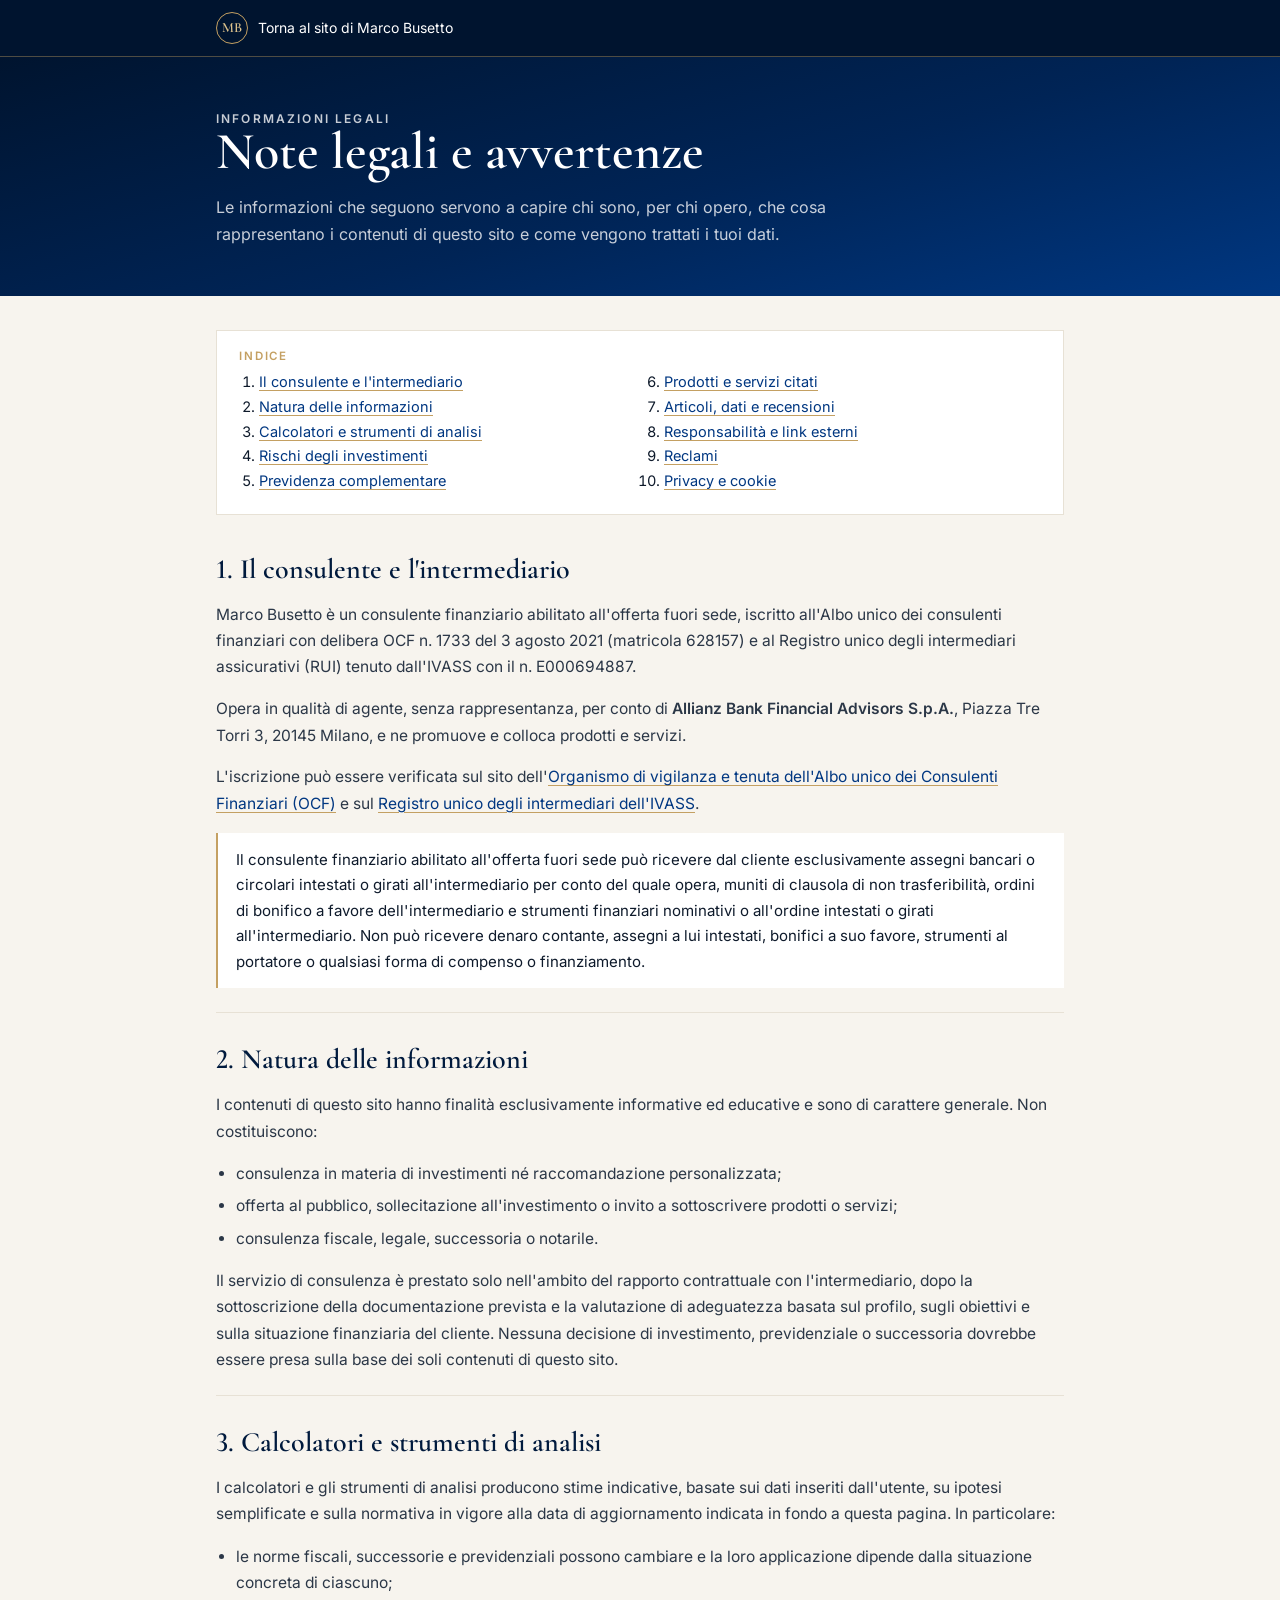
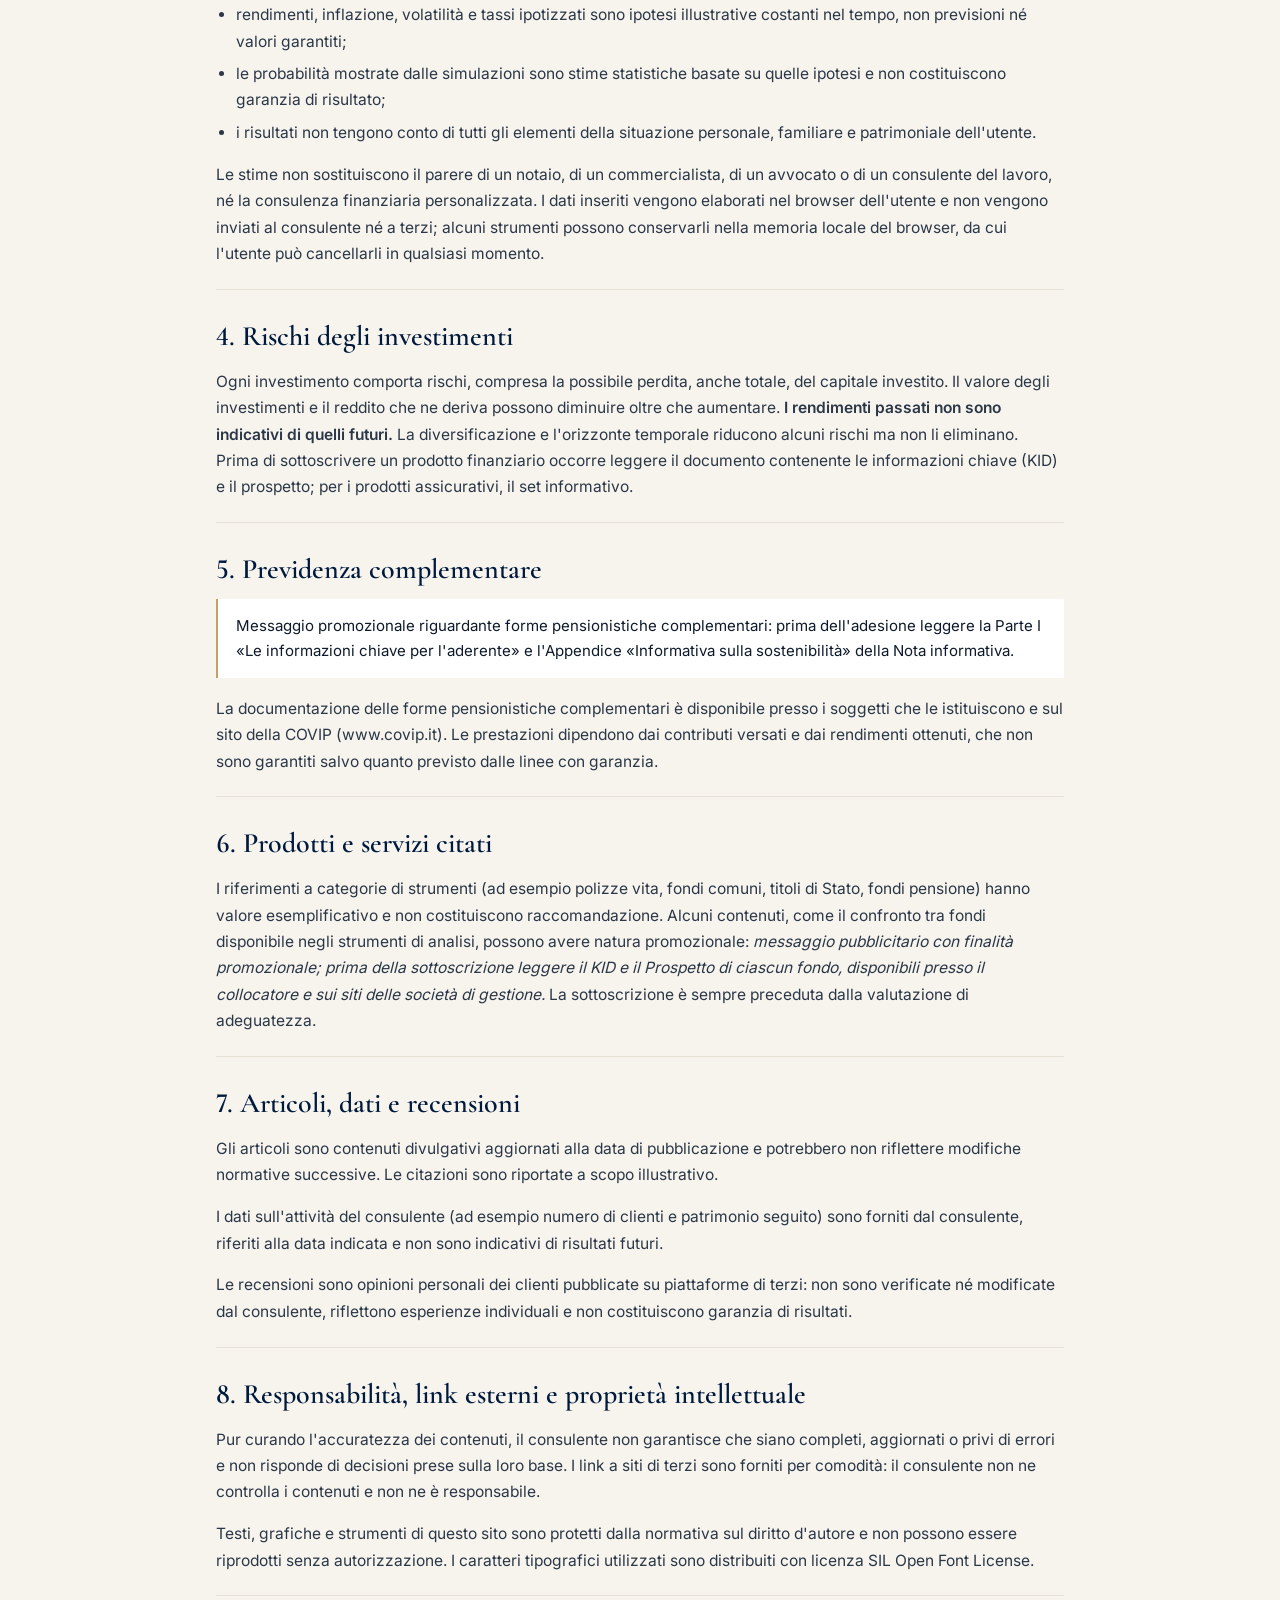
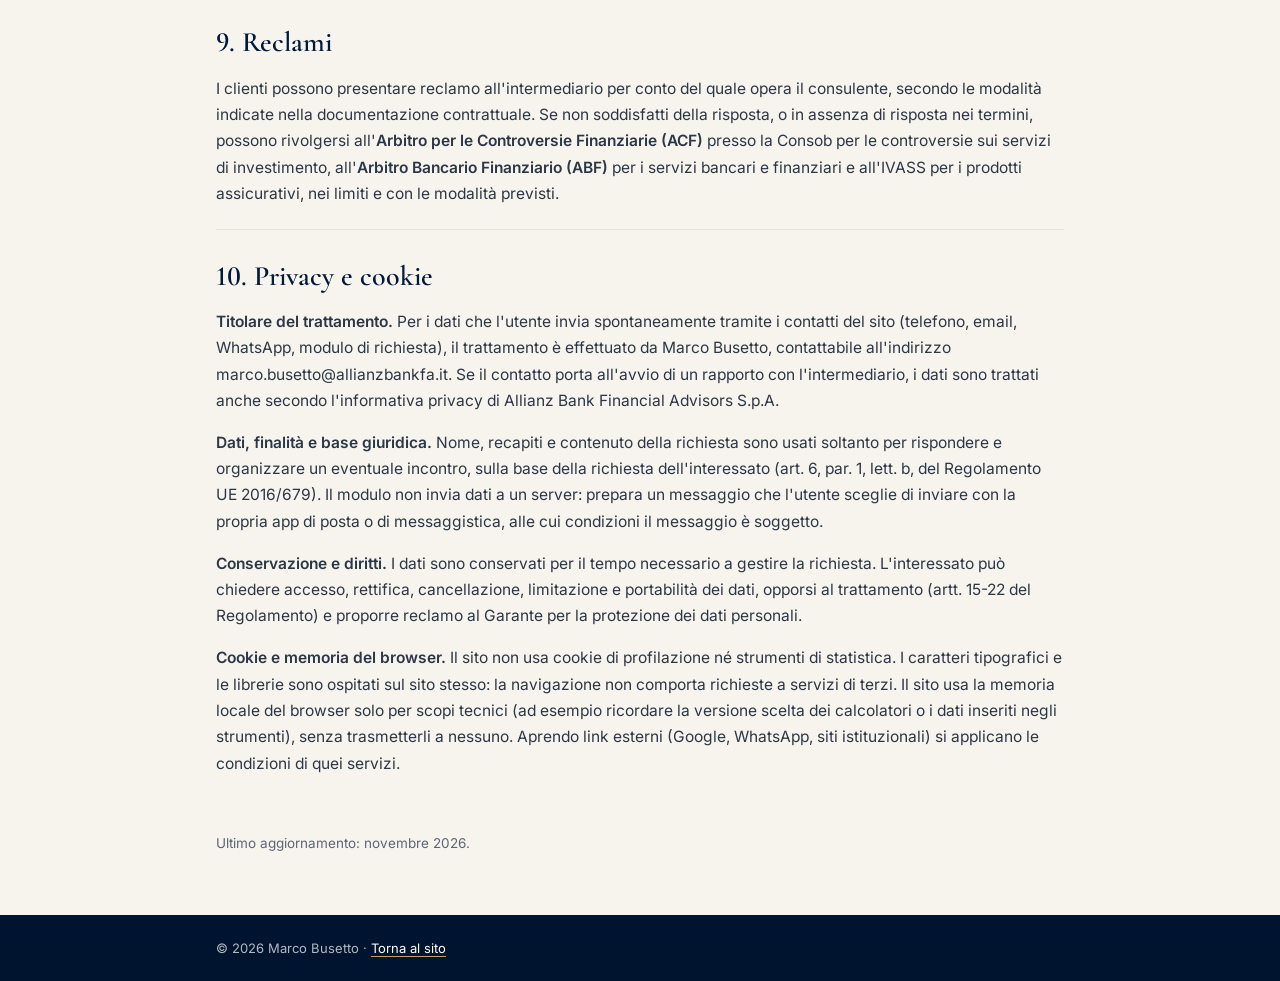
==== note-legali.html @ 6d0026d4 "Pianificazione per obiettivi, inflazione approfondita, avvertenze e note legali - Calcolatore "Obiet" ====
<!doctype html>
<html lang="it">
<head>
<meta charset="utf-8">
<meta name="viewport" content="width=device-width, initial-scale=1">
<title>Note legali e avvertenze · Marco Busetto</title>
<meta name="description" content="Note legali, avvertenze, informazioni sul consulente finanziario e informativa sulla privacy del sito di Marco Busetto.">
<meta name="theme-color" content="#001a3d">
<meta name="robots" content="noindex, follow">
<link rel="stylesheet" href="fonts/fonts.css">
<style>
:root{--navy-950:#00142f;--navy-900:#001a3d;--navy:#003781;--gold:#c4a062;--gold-2:#dcc28c;--ivory:#f7f4ee;--ink:#0e1a2b;--muted:#5b6677;--line:#e7e1d5;
  --serif:"Cormorant Garamond",Georgia,serif;--sans:Inter,system-ui,-apple-system,"Segoe UI",Roboto,sans-serif}
*{box-sizing:border-box}
html{-webkit-text-size-adjust:100%;scroll-behavior:smooth}
body{margin:0;background:var(--ivory);color:var(--ink);font:16px/1.7 var(--sans)}
a{color:var(--navy);text-decoration-color:var(--gold);text-underline-offset:3px}
.bar{background:var(--navy-950);border-bottom:1px solid rgba(196,160,98,.4)}
.bar .in{max-width:880px;margin:0 auto;padding:12px 16px;display:flex;align-items:center;gap:12px}
.bar a{color:#fff;text-decoration:none;display:inline-flex;align-items:center;gap:10px;font-size:14px}
.bar a:hover{color:var(--gold-2)}
.mono{width:32px;height:32px;border:1px solid var(--gold);border-radius:50%;display:grid;place-items:center;font:600 14px/1 var(--serif);color:var(--gold-2)}
header.top{background:linear-gradient(165deg,var(--navy-950),#002456 55%,var(--navy));color:#fff;padding:56px 0 48px}
header.top .in,main{max-width:880px;margin:0 auto;padding:0 16px}
.eyebrow{font:600 12px/1 var(--sans);letter-spacing:.18em;text-transform:uppercase;color:var(--gold-2);margin:0 0 14px}
h1{font:600 clamp(36px,6vw,52px)/1.05 var(--serif);margin:0 0 14px}
header.top p{margin:0;color:rgba(255,255,255,.78);max-width:640px}
nav.toc{margin:34px 0 8px;padding:20px 22px;background:#fff;border:1px solid var(--line)}
nav.toc p{margin:0 0 8px;font:600 11.5px/1 var(--sans);letter-spacing:.16em;text-transform:uppercase;color:var(--gold)}
nav.toc ol{margin:0;padding-left:20px;columns:2;column-gap:28px;font-size:14.5px}
@media (max-width:640px){nav.toc ol{columns:1}}
section{padding:30px 0 6px;border-bottom:1px solid var(--line)}
section:last-of-type{border-bottom:0}
h2{font:600 28px/1.2 var(--serif);color:var(--navy-900);margin:0 0 12px;scroll-margin-top:16px;font-variant-numeric:lining-nums}
section p,section li{color:#2b3747;font-size:15.5px}
section ul{padding-left:20px}
section li{margin-bottom:6px}
.box{background:#fff;border-left:2px solid var(--gold);padding:14px 18px;margin:12px 0 18px;font-size:15px}
.upd{margin:34px 0 60px;font-size:13.5px;color:var(--muted)}
footer{background:var(--navy-950);color:rgba(255,255,255,.7);font-size:13px}
footer .in{max-width:880px;margin:0 auto;padding:22px 16px}
footer a{color:#fff}
</style>
</head>
<body>
<div class="bar"><div class="in"><a href="index.html"><span class="mono">MB</span>Torna al sito di Marco Busetto</a></div></div>
<header class="top"><div class="in">
  <p class="eyebrow">Informazioni legali</p>
  <h1>Note legali e avvertenze</h1>
  <p>Le informazioni che seguono servono a capire chi sono, per chi opero, che cosa rappresentano i contenuti di questo sito e come vengono trattati i tuoi dati.</p>
</div></header>
<main>
  <nav class="toc" aria-label="Indice"><p>Indice</p><ol>
    <li><a href="#consulente">Il consulente e l'intermediario</a></li>
    <li><a href="#natura">Natura delle informazioni</a></li>
    <li><a href="#calcolatori">Calcolatori e strumenti di analisi</a></li>
    <li><a href="#rischi">Rischi degli investimenti</a></li>
    <li><a href="#previdenza">Previdenza complementare</a></li>
    <li><a href="#prodotti">Prodotti e servizi citati</a></li>
    <li><a href="#contenuti">Articoli, dati e recensioni</a></li>
    <li><a href="#responsabilita">Responsabilità e link esterni</a></li>
    <li><a href="#reclami">Reclami</a></li>
    <li><a href="#privacy">Privacy e cookie</a></li>
  </ol></nav>

  <section id="consulente">
    <h2>1. Il consulente e l'intermediario</h2>
    <p>Marco Busetto è un consulente finanziario abilitato all'offerta fuori sede, iscritto all'Albo unico dei consulenti finanziari con delibera OCF n. 1733 del 3 agosto 2021 (matricola 628157) e al Registro unico degli intermediari assicurativi (RUI) tenuto dall'IVASS con il n. E000694887.</p>
    <p>Opera in qualità di agente, senza rappresentanza, per conto di <strong>Allianz Bank Financial Advisors S.p.A.</strong>, Piazza Tre Torri 3, 20145 Milano, e ne promuove e colloca prodotti e servizi.</p>
    <p>L'iscrizione può essere verificata sul sito dell'<a href="https://www.organismocf.it/portal/web/portale-ocf/ricerca-nelle-sezioni-dell-albo" target="_blank" rel="noopener">Organismo di vigilanza e tenuta dell'Albo unico dei Consulenti Finanziari (OCF)</a> e sul <a href="https://ruipubblico.ivass.it/rui-pubblica/ng/#/home" target="_blank" rel="noopener">Registro unico degli intermediari dell'IVASS</a>.</p>
    <div class="box">Il consulente finanziario abilitato all'offerta fuori sede può ricevere dal cliente esclusivamente assegni bancari o circolari intestati o girati all'intermediario per conto del quale opera, muniti di clausola di non trasferibilità, ordini di bonifico a favore dell'intermediario e strumenti finanziari nominativi o all'ordine intestati o girati all'intermediario. Non può ricevere denaro contante, assegni a lui intestati, bonifici a suo favore, strumenti al portatore o qualsiasi forma di compenso o finanziamento.</div>
  </section>

  <section id="natura">
    <h2>2. Natura delle informazioni</h2>
    <p>I contenuti di questo sito hanno finalità esclusivamente informative ed educative e sono di carattere generale. Non costituiscono:</p>
    <ul>
      <li>consulenza in materia di investimenti né raccomandazione personalizzata;</li>
      <li>offerta al pubblico, sollecitazione all'investimento o invito a sottoscrivere prodotti o servizi;</li>
      <li>consulenza fiscale, legale, successoria o notarile.</li>
    </ul>
    <p>Il servizio di consulenza è prestato solo nell'ambito del rapporto contrattuale con l'intermediario, dopo la sottoscrizione della documentazione prevista e la valutazione di adeguatezza basata sul profilo, sugli obiettivi e sulla situazione finanziaria del cliente. Nessuna decisione di investimento, previdenziale o successoria dovrebbe essere presa sulla base dei soli contenuti di questo sito.</p>
  </section>

  <section id="calcolatori">
    <h2>3. Calcolatori e strumenti di analisi</h2>
    <p>I calcolatori e gli strumenti di analisi producono stime indicative, basate sui dati inseriti dall'utente, su ipotesi semplificate e sulla normativa in vigore alla data di aggiornamento indicata in fondo a questa pagina. In particolare:</p>
    <ul>
      <li>le norme fiscali, successorie e previdenziali possono cambiare e la loro applicazione dipende dalla situazione concreta di ciascuno;</li>
      <li>rendimenti, inflazione, volatilità e tassi ipotizzati sono ipotesi illustrative costanti nel tempo, non previsioni né valori garantiti;</li>
      <li>le probabilità mostrate dalle simulazioni sono stime statistiche basate su quelle ipotesi e non costituiscono garanzia di risultato;</li>
      <li>i risultati non tengono conto di tutti gli elementi della situazione personale, familiare e patrimoniale dell'utente.</li>
    </ul>
    <p>Le stime non sostituiscono il parere di un notaio, di un commercialista, di un avvocato o di un consulente del lavoro, né la consulenza finanziaria personalizzata. I dati inseriti vengono elaborati nel browser dell'utente e non vengono inviati al consulente né a terzi; alcuni strumenti possono conservarli nella memoria locale del browser, da cui l'utente può cancellarli in qualsiasi momento.</p>
  </section>

  <section id="rischi">
    <h2>4. Rischi degli investimenti</h2>
    <p>Ogni investimento comporta rischi, compresa la possibile perdita, anche totale, del capitale investito. Il valore degli investimenti e il reddito che ne deriva possono diminuire oltre che aumentare. <strong>I rendimenti passati non sono indicativi di quelli futuri.</strong> La diversificazione e l'orizzonte temporale riducono alcuni rischi ma non li eliminano. Prima di sottoscrivere un prodotto finanziario occorre leggere il documento contenente le informazioni chiave (KID) e il prospetto; per i prodotti assicurativi, il set informativo.</p>
  </section>

  <section id="previdenza">
    <h2>5. Previdenza complementare</h2>
    <div class="box">Messaggio promozionale riguardante forme pensionistiche complementari: prima dell'adesione leggere la Parte I «Le informazioni chiave per l'aderente» e l'Appendice «Informativa sulla sostenibilità» della Nota informativa.</div>
    <p>La documentazione delle forme pensionistiche complementari è disponibile presso i soggetti che le istituiscono e sul sito della COVIP (www.covip.it). Le prestazioni dipendono dai contributi versati e dai rendimenti ottenuti, che non sono garantiti salvo quanto previsto dalle linee con garanzia.</p>
  </section>

  <section id="prodotti">
    <h2>6. Prodotti e servizi citati</h2>
    <p>I riferimenti a categorie di strumenti (ad esempio polizze vita, fondi comuni, titoli di Stato, fondi pensione) hanno valore esemplificativo e non costituiscono raccomandazione. Alcuni contenuti, come il confronto tra fondi disponibile negli strumenti di analisi, possono avere natura promozionale: <em>messaggio pubblicitario con finalità promozionale; prima della sottoscrizione leggere il KID e il Prospetto di ciascun fondo, disponibili presso il collocatore e sui siti delle società di gestione.</em> La sottoscrizione è sempre preceduta dalla valutazione di adeguatezza.</p>
  </section>

  <section id="contenuti">
    <h2>7. Articoli, dati e recensioni</h2>
    <p>Gli articoli sono contenuti divulgativi aggiornati alla data di pubblicazione e potrebbero non riflettere modifiche normative successive. Le citazioni sono riportate a scopo illustrativo.</p>
    <p>I dati sull'attività del consulente (ad esempio numero di clienti e patrimonio seguito) sono forniti dal consulente, riferiti alla data indicata e non sono indicativi di risultati futuri.</p>
    <p>Le recensioni sono opinioni personali dei clienti pubblicate su piattaforme di terzi: non sono verificate né modificate dal consulente, riflettono esperienze individuali e non costituiscono garanzia di risultati.</p>
  </section>

  <section id="responsabilita">
    <h2>8. Responsabilità, link esterni e proprietà intellettuale</h2>
    <p>Pur curando l'accuratezza dei contenuti, il consulente non garantisce che siano completi, aggiornati o privi di errori e non risponde di decisioni prese sulla loro base. I link a siti di terzi sono forniti per comodità: il consulente non ne controlla i contenuti e non ne è responsabile.</p>
    <p>Testi, grafiche e strumenti di questo sito sono protetti dalla normativa sul diritto d'autore e non possono essere riprodotti senza autorizzazione. I caratteri tipografici utilizzati sono distribuiti con licenza SIL Open Font License.</p>
  </section>

  <section id="reclami">
    <h2>9. Reclami</h2>
    <p>I clienti possono presentare reclamo all'intermediario per conto del quale opera il consulente, secondo le modalità indicate nella documentazione contrattuale. Se non soddisfatti della risposta, o in assenza di risposta nei termini, possono rivolgersi all'<strong>Arbitro per le Controversie Finanziarie (ACF)</strong> presso la Consob per le controversie sui servizi di investimento, all'<strong>Arbitro Bancario Finanziario (ABF)</strong> per i servizi bancari e finanziari e all'IVASS per i prodotti assicurativi, nei limiti e con le modalità previsti.</p>
  </section>

  <section id="privacy">
    <h2>10. Privacy e cookie</h2>
    <p><strong>Titolare del trattamento.</strong> Per i dati che l'utente invia spontaneamente tramite i contatti del sito (telefono, email, WhatsApp, modulo di richiesta), il trattamento è effettuato da Marco Busetto, contattabile all'indirizzo marco.busetto@allianzbankfa.it. Se il contatto porta all'avvio di un rapporto con l'intermediario, i dati sono trattati anche secondo l'informativa privacy di Allianz Bank Financial Advisors S.p.A.</p>
    <p><strong>Dati, finalità e base giuridica.</strong> Nome, recapiti e contenuto della richiesta sono usati soltanto per rispondere e organizzare un eventuale incontro, sulla base della richiesta dell'interessato (art. 6, par. 1, lett. b, del Regolamento UE 2016/679). Il modulo non invia dati a un server: prepara un messaggio che l'utente sceglie di inviare con la propria app di posta o di messaggistica, alle cui condizioni il messaggio è soggetto.</p>
    <p><strong>Conservazione e diritti.</strong> I dati sono conservati per il tempo necessario a gestire la richiesta. L'interessato può chiedere accesso, rettifica, cancellazione, limitazione e portabilità dei dati, opporsi al trattamento (artt. 15-22 del Regolamento) e proporre reclamo al Garante per la protezione dei dati personali.</p>
    <p><strong>Cookie e memoria del browser.</strong> Il sito non usa cookie di profilazione né strumenti di statistica. I caratteri tipografici e le librerie sono ospitati sul sito stesso: la navigazione non comporta richieste a servizi di terzi. Il sito usa la memoria locale del browser solo per scopi tecnici (ad esempio ricordare la versione scelta dei calcolatori o i dati inseriti negli strumenti), senza trasmetterli a nessuno. Aprendo link esterni (Google, WhatsApp, siti istituzionali) si applicano le condizioni di quei servizi.</p>
  </section>

  <p class="upd">Ultimo aggiornamento: novembre 2026.</p>
</main>
<footer><div class="in">© 2026 Marco Busetto · <a href="index.html">Torna al sito</a></div></footer>
</body>
</html>
---- fonts/fonts.css ----
/* Caratteri ospitati sul sito (nessuna richiesta ai server di Google). Licenza SIL Open Font License 1.1: vedi i file OFL-*.txt */
/* inter-latin-ext-400-normal */
@font-face {
  font-family: 'Inter';
  font-style: normal;
  font-display: swap;
  font-weight: 400;
  src: url(./inter-latin-ext-400-normal.woff2) format('woff2');
  unicode-range: U+0100-02BA,U+02BD-02C5,U+02C7-02CC,U+02CE-02D7,U+02DD-02FF,U+0304,U+0308,U+0329,U+1D00-1DBF,U+1E00-1E9F,U+1EF2-1EFF,U+2020,U+20A0-20AB,U+20AD-20C0,U+2113,U+2C60-2C7F,U+A720-A7FF;
}
/* inter-latin-400-normal */
@font-face {
  font-family: 'Inter';
  font-style: normal;
  font-display: swap;
  font-weight: 400;
  src: url(./inter-latin-400-normal.woff2) format('woff2');
  unicode-range: U+0000-00FF,U+0131,U+0152-0153,U+02BB-02BC,U+02C6,U+02DA,U+02DC,U+0304,U+0308,U+0329,U+2000-206F,U+20AC,U+2122,U+2191,U+2193,U+2212,U+2215,U+FEFF,U+FFFD;
}
/* inter-latin-ext-500-normal */
@font-face {
  font-family: 'Inter';
  font-style: normal;
  font-display: swap;
  font-weight: 500;
  src: url(./inter-latin-ext-500-normal.woff2) format('woff2');
  unicode-range: U+0100-02BA,U+02BD-02C5,U+02C7-02CC,U+02CE-02D7,U+02DD-02FF,U+0304,U+0308,U+0329,U+1D00-1DBF,U+1E00-1E9F,U+1EF2-1EFF,U+2020,U+20A0-20AB,U+20AD-20C0,U+2113,U+2C60-2C7F,U+A720-A7FF;
}
/* inter-latin-500-normal */
@font-face {
  font-family: 'Inter';
  font-style: normal;
  font-display: swap;
  font-weight: 500;
  src: url(./inter-latin-500-normal.woff2) format('woff2');
  unicode-range: U+0000-00FF,U+0131,U+0152-0153,U+02BB-02BC,U+02C6,U+02DA,U+02DC,U+0304,U+0308,U+0329,U+2000-206F,U+20AC,U+2122,U+2191,U+2193,U+2212,U+2215,U+FEFF,U+FFFD;
}
/* inter-latin-ext-600-normal */
@font-face {
  font-family: 'Inter';
  font-style: normal;
  font-display: swap;
  font-weight: 600;
  src: url(./inter-latin-ext-600-normal.woff2) format('woff2');
  unicode-range: U+0100-02BA,U+02BD-02C5,U+02C7-02CC,U+02CE-02D7,U+02DD-02FF,U+0304,U+0308,U+0329,U+1D00-1DBF,U+1E00-1E9F,U+1EF2-1EFF,U+2020,U+20A0-20AB,U+20AD-20C0,U+2113,U+2C60-2C7F,U+A720-A7FF;
}
/* inter-latin-600-normal */
@font-face {
  font-family: 'Inter';
  font-style: normal;
  font-display: swap;
  font-weight: 600;
  src: url(./inter-latin-600-normal.woff2) format('woff2');
  unicode-range: U+0000-00FF,U+0131,U+0152-0153,U+02BB-02BC,U+02C6,U+02DA,U+02DC,U+0304,U+0308,U+0329,U+2000-206F,U+20AC,U+2122,U+2191,U+2193,U+2212,U+2215,U+FEFF,U+FFFD;
}
/* cormorant-garamond-latin-ext-500-normal */
@font-face {
  font-family: 'Cormorant Garamond';
  font-style: normal;
  font-display: swap;
  font-weight: 500;
  src: url(./cormorant-garamond-latin-ext-500-normal.woff2) format('woff2');
  unicode-range: U+0100-02BA,U+02BD-02C5,U+02C7-02CC,U+02CE-02D7,U+02DD-02FF,U+0304,U+0308,U+0329,U+1D00-1DBF,U+1E00-1E9F,U+1EF2-1EFF,U+2020,U+20A0-20AB,U+20AD-20C0,U+2113,U+2C60-2C7F,U+A720-A7FF;
}
/* cormorant-garamond-latin-500-normal */
@font-face {
  font-family: 'Cormorant Garamond';
  font-style: normal;
  font-display: swap;
  font-weight: 500;
  src: url(./cormorant-garamond-latin-500-normal.woff2) format('woff2');
  unicode-range: U+0000-00FF,U+0131,U+0152-0153,U+02BB-02BC,U+02C6,U+02DA,U+02DC,U+0304,U+0308,U+0329,U+2000-206F,U+20AC,U+2122,U+2191,U+2193,U+2212,U+2215,U+FEFF,U+FFFD;
}
/* cormorant-garamond-latin-ext-600-normal */
@font-face {
  font-family: 'Cormorant Garamond';
  font-style: normal;
  font-display: swap;
  font-weight: 600;
  src: url(./cormorant-garamond-latin-ext-600-normal.woff2) format('woff2');
  unicode-range: U+0100-02BA,U+02BD-02C5,U+02C7-02CC,U+02CE-02D7,U+02DD-02FF,U+0304,U+0308,U+0329,U+1D00-1DBF,U+1E00-1E9F,U+1EF2-1EFF,U+2020,U+20A0-20AB,U+20AD-20C0,U+2113,U+2C60-2C7F,U+A720-A7FF;
}
/* cormorant-garamond-latin-600-normal */
@font-face {
  font-family: 'Cormorant Garamond';
  font-style: normal;
  font-display: swap;
  font-weight: 600;
  src: url(./cormorant-garamond-latin-600-normal.woff2) format('woff2');
  unicode-range: U+0000-00FF,U+0131,U+0152-0153,U+02BB-02BC,U+02C6,U+02DA,U+02DC,U+0304,U+0308,U+0329,U+2000-206F,U+20AC,U+2122,U+2191,U+2193,U+2212,U+2215,U+FEFF,U+FFFD;
}
/* cormorant-garamond-latin-ext-700-normal */
@font-face {
  font-family: 'Cormorant Garamond';
  font-style: normal;
  font-display: swap;
  font-weight: 700;
  src: url(./cormorant-garamond-latin-ext-700-normal.woff2) format('woff2');
  unicode-range: U+0100-02BA,U+02BD-02C5,U+02C7-02CC,U+02CE-02D7,U+02DD-02FF,U+0304,U+0308,U+0329,U+1D00-1DBF,U+1E00-1E9F,U+1EF2-1EFF,U+2020,U+20A0-20AB,U+20AD-20C0,U+2113,U+2C60-2C7F,U+A720-A7FF;
}
/* cormorant-garamond-latin-700-normal */
@font-face {
  font-family: 'Cormorant Garamond';
  font-style: normal;
  font-display: swap;
  font-weight: 700;
  src: url(./cormorant-garamond-latin-700-normal.woff2) format('woff2');
  unicode-range: U+0000-00FF,U+0131,U+0152-0153,U+02BB-02BC,U+02C6,U+02DA,U+02DC,U+0304,U+0308,U+0329,U+2000-206F,U+20AC,U+2122,U+2191,U+2193,U+2212,U+2215,U+FEFF,U+FFFD;
}
/* cormorant-garamond-latin-ext-500-italic */
@font-face {
  font-family: 'Cormorant Garamond';
  font-style: italic;
  font-display: swap;
  font-weight: 500;
  src: url(./cormorant-garamond-latin-ext-500-italic.woff2) format('woff2');
  unicode-range: U+0100-02BA,U+02BD-02C5,U+02C7-02CC,U+02CE-02D7,U+02DD-02FF,U+0304,U+0308,U+0329,U+1D00-1DBF,U+1E00-1E9F,U+1EF2-1EFF,U+2020,U+20A0-20AB,U+20AD-20C0,U+2113,U+2C60-2C7F,U+A720-A7FF;
}
/* cormorant-garamond-latin-500-italic */
@font-face {
  font-family: 'Cormorant Garamond';
  font-style: italic;
  font-display: swap;
  font-weight: 500;
  src: url(./cormorant-garamond-latin-500-italic.woff2) format('woff2');
  unicode-range: U+0000-00FF,U+0131,U+0152-0153,U+02BB-02BC,U+02C6,U+02DA,U+02DC,U+0304,U+0308,U+0329,U+2000-206F,U+20AC,U+2122,U+2191,U+2193,U+2212,U+2215,U+FEFF,U+FFFD;
}
/* cormorant-garamond-latin-ext-600-italic */
@font-face {
  font-family: 'Cormorant Garamond';
  font-style: italic;
  font-display: swap;
  font-weight: 600;
  src: url(./cormorant-garamond-latin-ext-600-italic.woff2) format('woff2');
  unicode-range: U+0100-02BA,U+02BD-02C5,U+02C7-02CC,U+02CE-02D7,U+02DD-02FF,U+0304,U+0308,U+0329,U+1D00-1DBF,U+1E00-1E9F,U+1EF2-1EFF,U+2020,U+20A0-20AB,U+20AD-20C0,U+2113,U+2C60-2C7F,U+A720-A7FF;
}
/* cormorant-garamond-latin-600-italic */
@font-face {
  font-family: 'Cormorant Garamond';
  font-style: italic;
  font-display: swap;
  font-weight: 600;
  src: url(./cormorant-garamond-latin-600-italic.woff2) format('woff2');
  unicode-range: U+0000-00FF,U+0131,U+0152-0153,U+02BB-02BC,U+02C6,U+02DA,U+02DC,U+0304,U+0308,U+0329,U+2000-206F,U+20AC,U+2122,U+2191,U+2193,U+2212,U+2215,U+FEFF,U+FFFD;
}
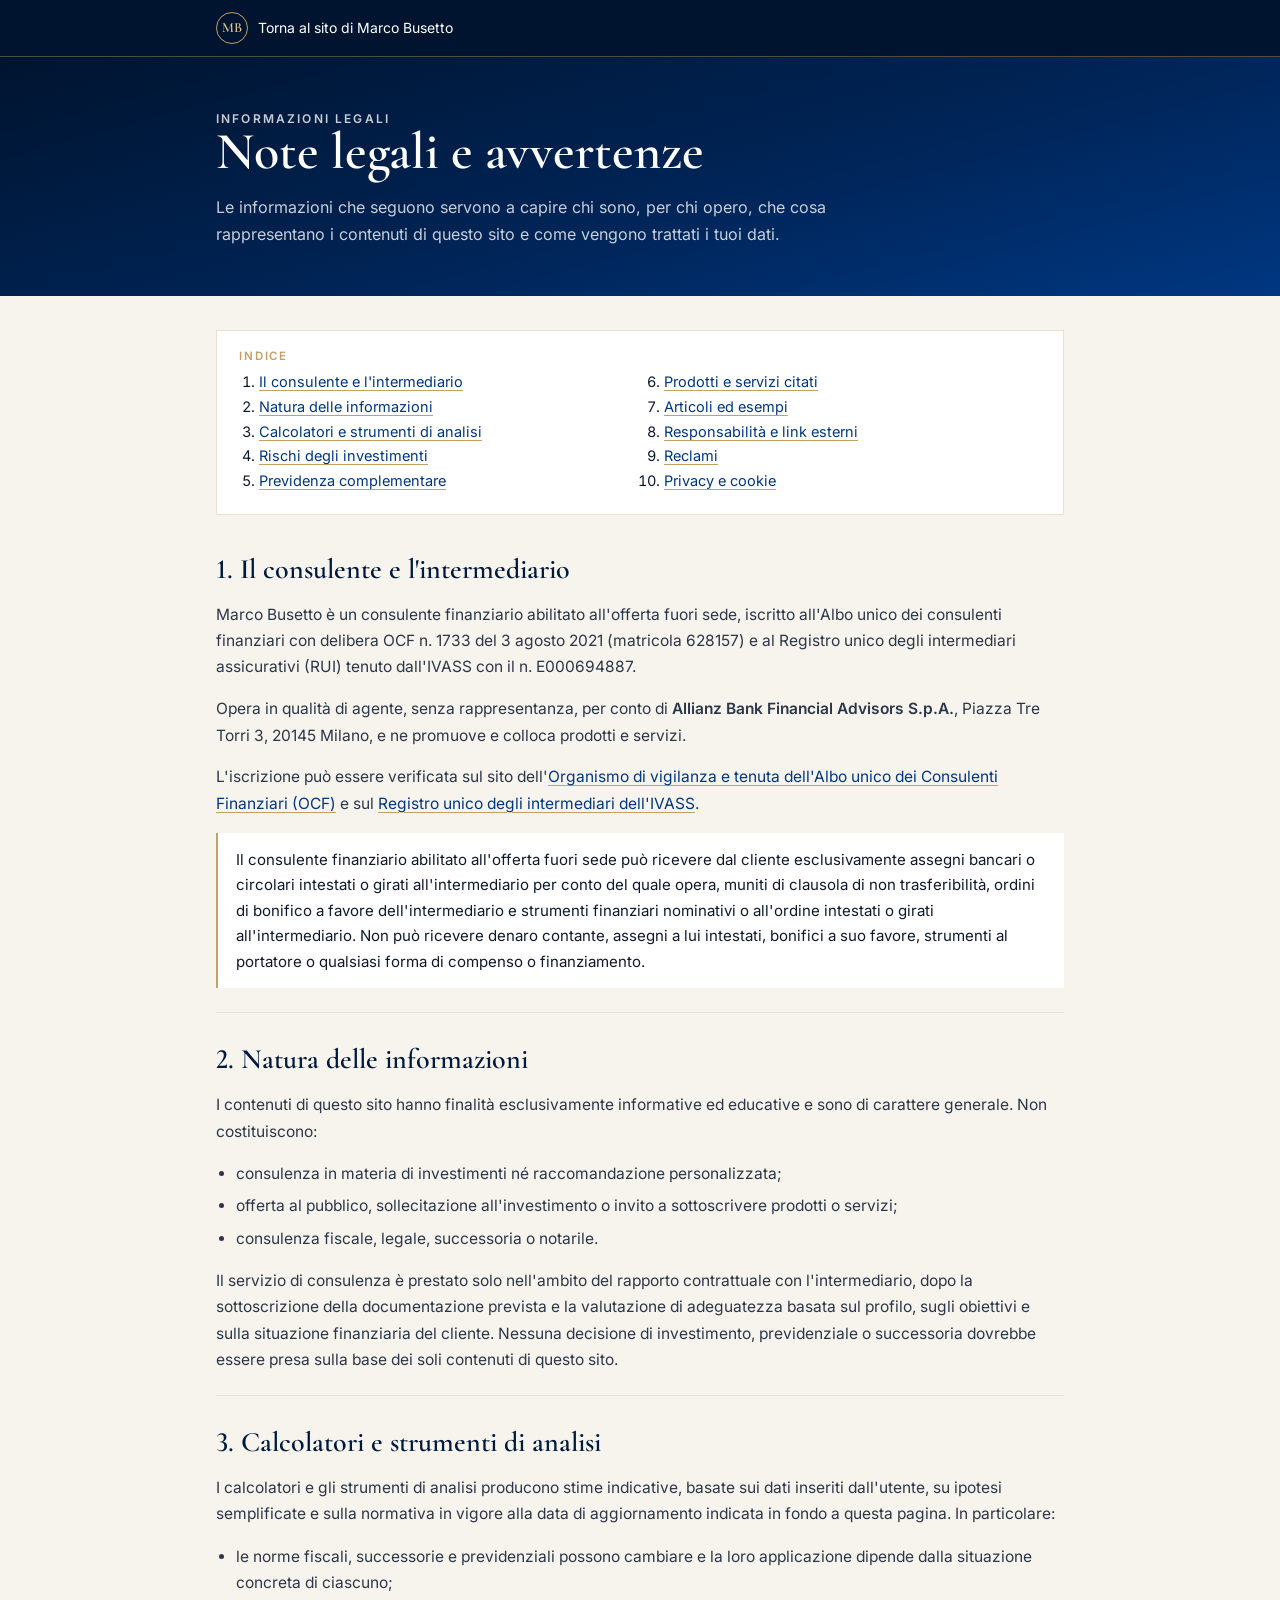
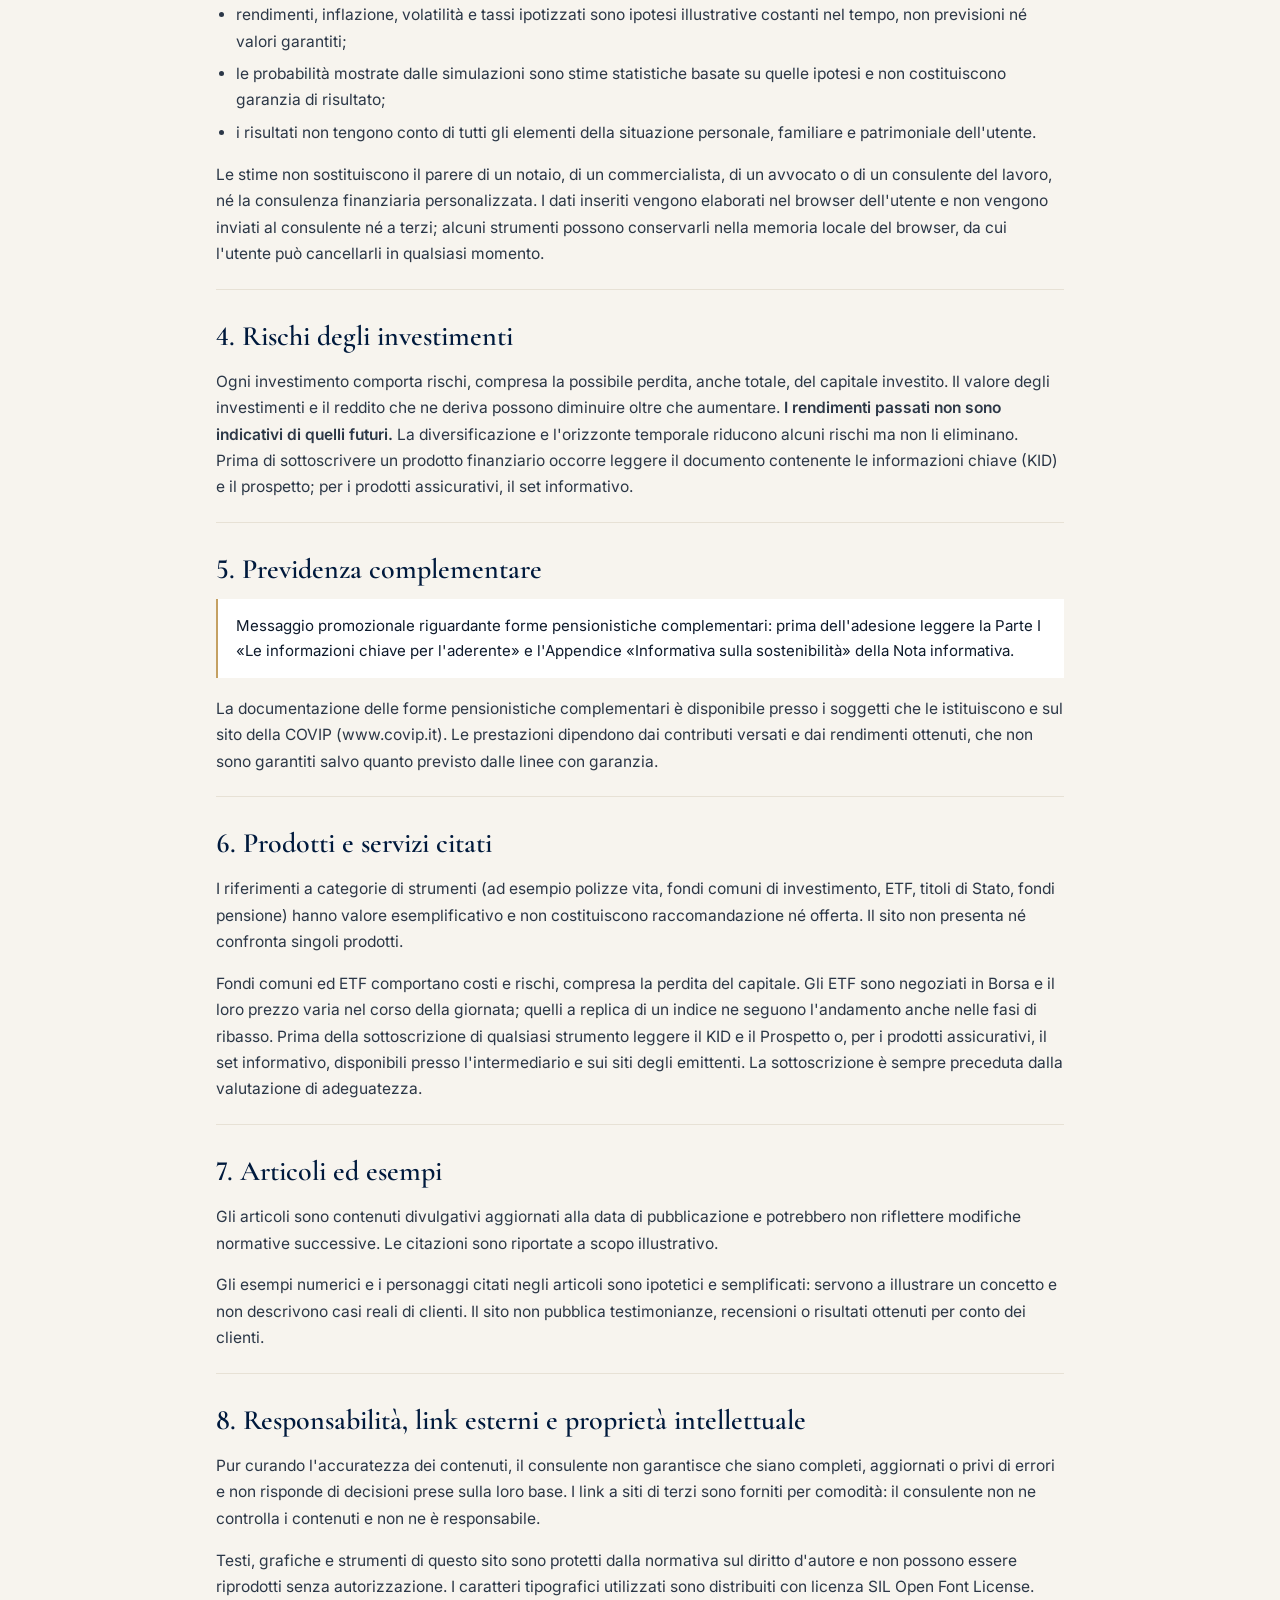
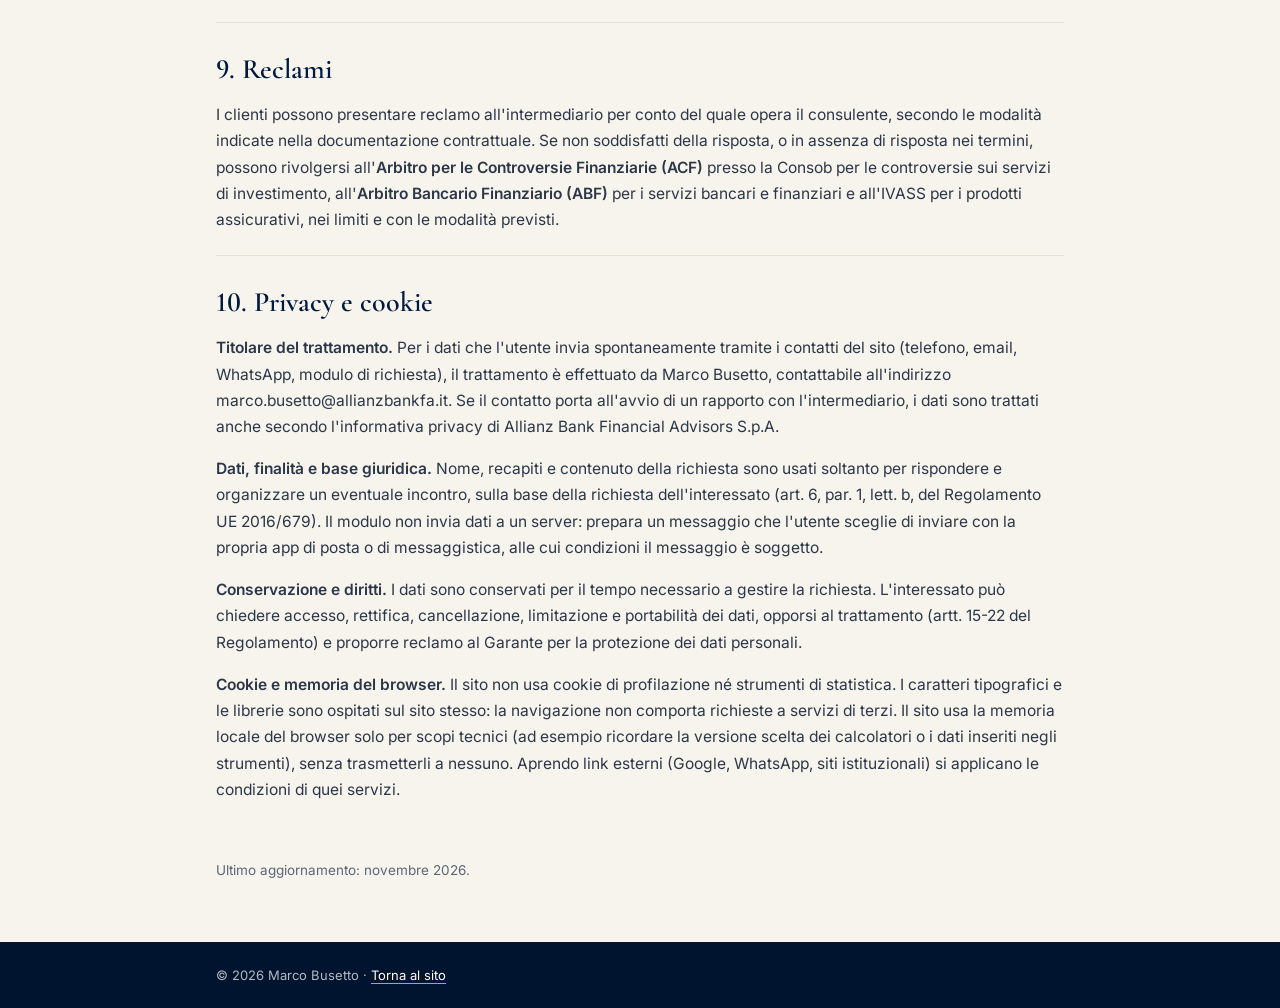
==== commit 5a168b25: "Riduce i rischi di compliance, aggiunge gli ETF e ricontrolla i calcoli - Rimuove recensioni, rating" ====
--- a/note-legali.html
+++ b/note-legali.html
@@ -57,7 +57,7 @@
     <li><a href="#rischi">Rischi degli investimenti</a></li>
     <li><a href="#previdenza">Previdenza complementare</a></li>
     <li><a href="#prodotti">Prodotti e servizi citati</a></li>
-    <li><a href="#contenuti">Articoli, dati e recensioni</a></li>
+    <li><a href="#contenuti">Articoli ed esempi</a></li>
     <li><a href="#responsabilita">Responsabilità e link esterni</a></li>
     <li><a href="#reclami">Reclami</a></li>
     <li><a href="#privacy">Privacy e cookie</a></li>
@@ -107,14 +107,14 @@
 
   <section id="prodotti">
     <h2>6. Prodotti e servizi citati</h2>
-    <p>I riferimenti a categorie di strumenti (ad esempio polizze vita, fondi comuni, titoli di Stato, fondi pensione) hanno valore esemplificativo e non costituiscono raccomandazione. Alcuni contenuti, come il confronto tra fondi disponibile negli strumenti di analisi, possono avere natura promozionale: <em>messaggio pubblicitario con finalità promozionale; prima della sottoscrizione leggere il KID e il Prospetto di ciascun fondo, disponibili presso il collocatore e sui siti delle società di gestione.</em> La sottoscrizione è sempre preceduta dalla valutazione di adeguatezza.</p>
+    <p>I riferimenti a categorie di strumenti (ad esempio polizze vita, fondi comuni di investimento, ETF, titoli di Stato, fondi pensione) hanno valore esemplificativo e non costituiscono raccomandazione né offerta. Il sito non presenta né confronta singoli prodotti.</p>
+    <p>Fondi comuni ed ETF comportano costi e rischi, compresa la perdita del capitale. Gli ETF sono negoziati in Borsa e il loro prezzo varia nel corso della giornata; quelli a replica di un indice ne seguono l'andamento anche nelle fasi di ribasso. Prima della sottoscrizione di qualsiasi strumento leggere il KID e il Prospetto o, per i prodotti assicurativi, il set informativo, disponibili presso l'intermediario e sui siti degli emittenti. La sottoscrizione è sempre preceduta dalla valutazione di adeguatezza.</p>
   </section>
 
   <section id="contenuti">
-    <h2>7. Articoli, dati e recensioni</h2>
+    <h2>7. Articoli ed esempi</h2>
     <p>Gli articoli sono contenuti divulgativi aggiornati alla data di pubblicazione e potrebbero non riflettere modifiche normative successive. Le citazioni sono riportate a scopo illustrativo.</p>
-    <p>I dati sull'attività del consulente (ad esempio numero di clienti e patrimonio seguito) sono forniti dal consulente, riferiti alla data indicata e non sono indicativi di risultati futuri.</p>
-    <p>Le recensioni sono opinioni personali dei clienti pubblicate su piattaforme di terzi: non sono verificate né modificate dal consulente, riflettono esperienze individuali e non costituiscono garanzia di risultati.</p>
+    <p>Gli esempi numerici e i personaggi citati negli articoli sono ipotetici e semplificati: servono a illustrare un concetto e non descrivono casi reali di clienti. Il sito non pubblica testimonianze, recensioni o risultati ottenuti per conto dei clienti.</p>
   </section>
 
   <section id="responsabilita">
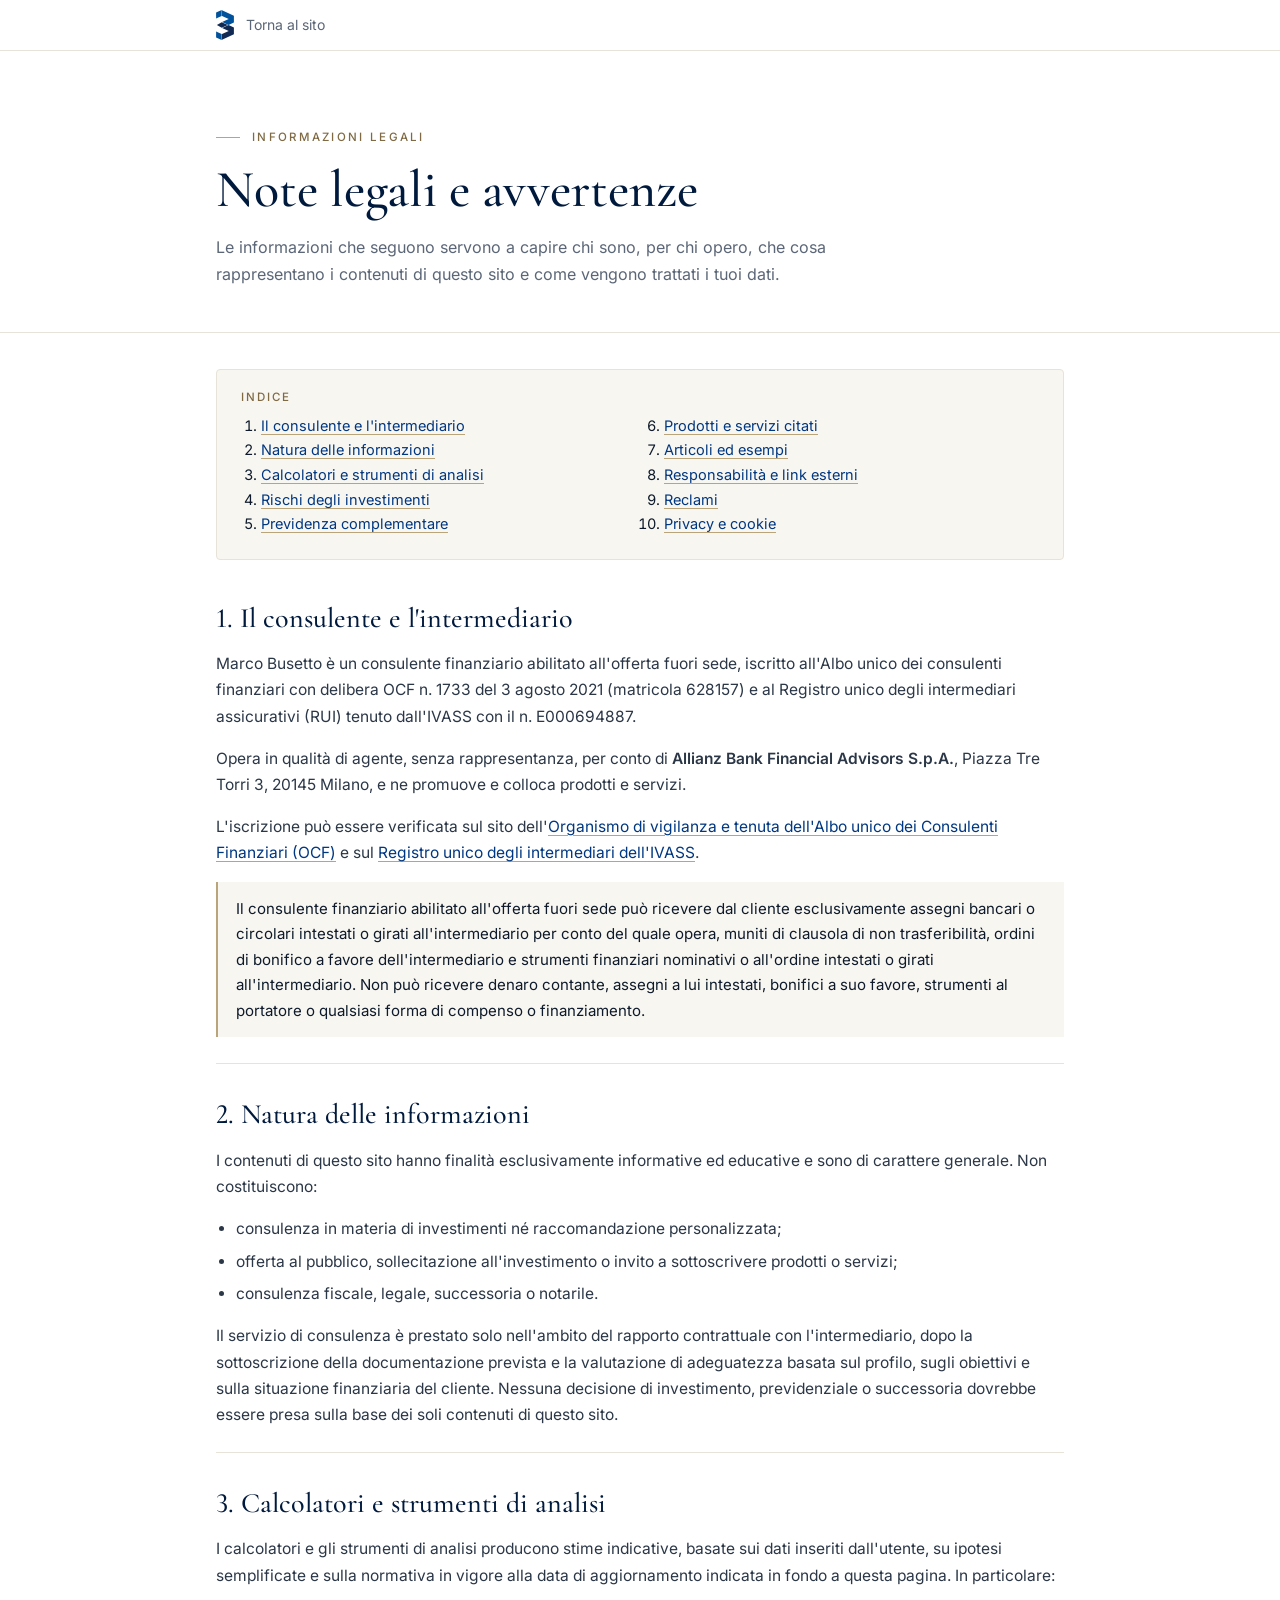
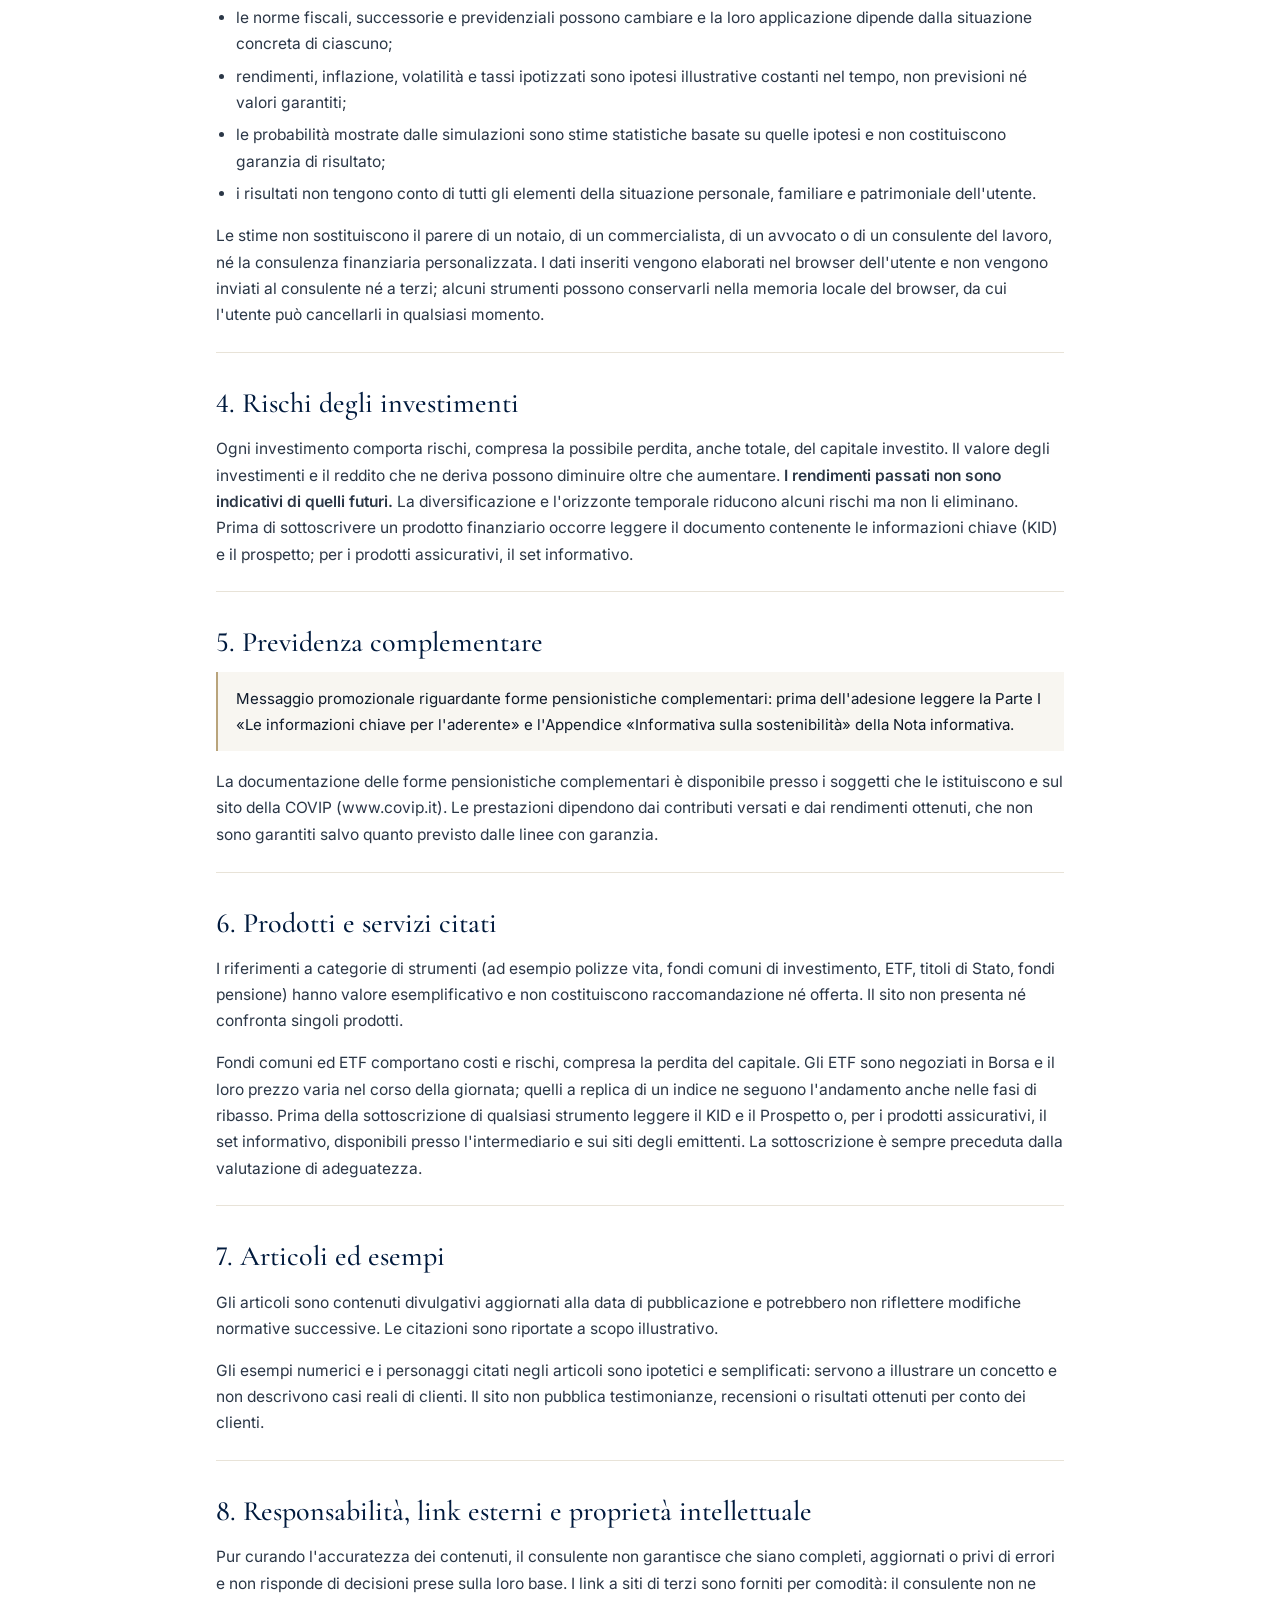
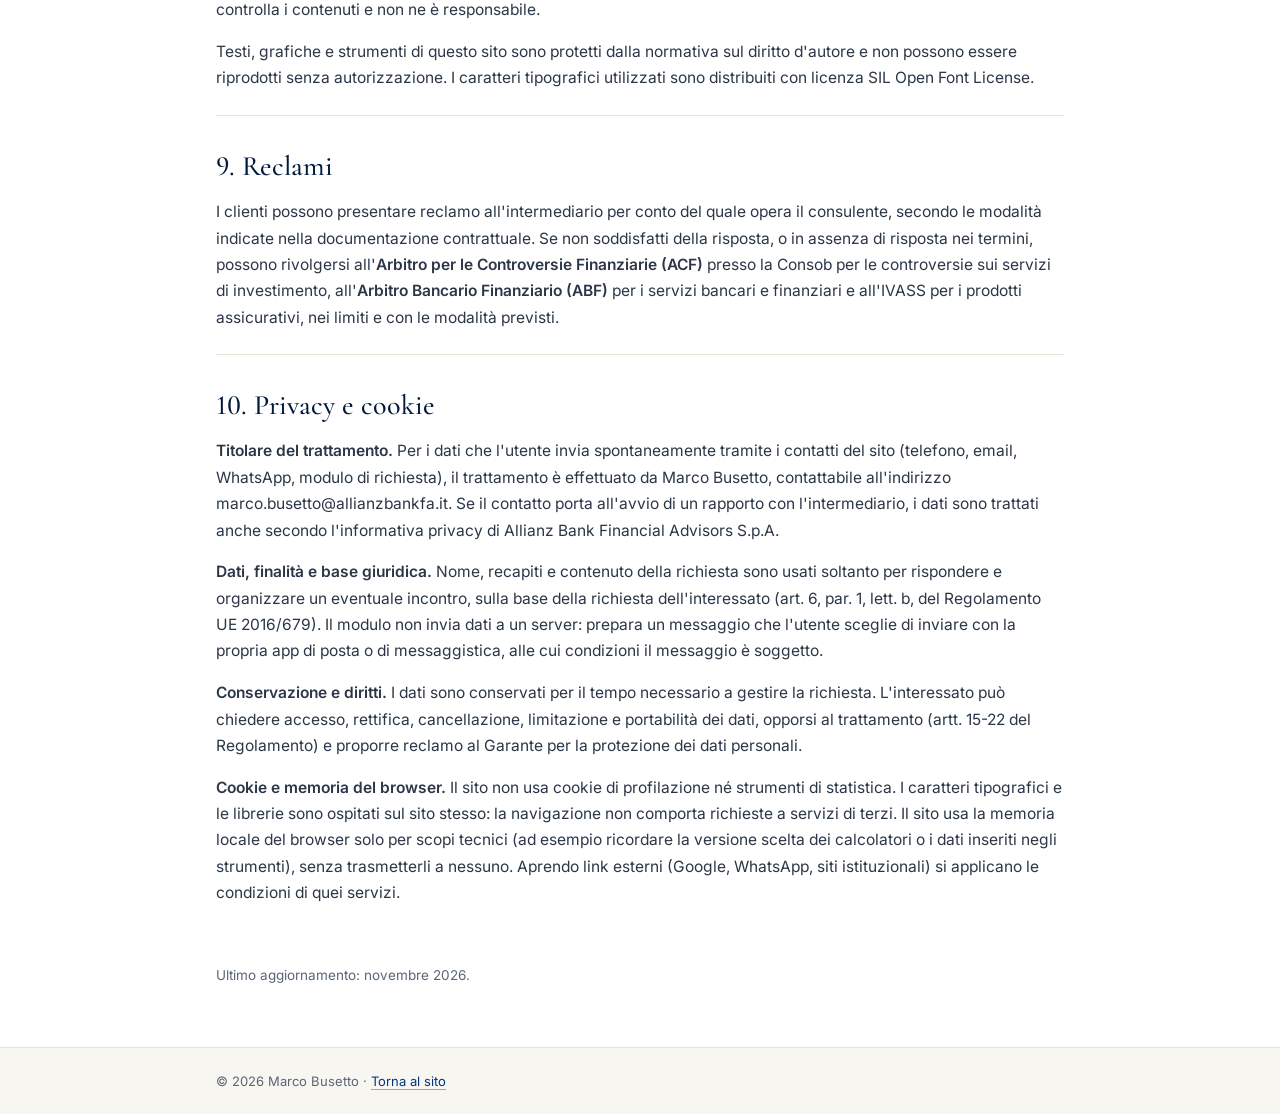
==== commit 629201ab: "Porta le nuove sezioni, il tema e gli ornamenti sul nuovo design Il sito adotta la veste ristilizzat" ====
--- a/note-legali.html
+++ b/note-legali.html
@@ -5,45 +5,57 @@
 <meta name="viewport" content="width=device-width, initial-scale=1">
 <title>Note legali e avvertenze · Marco Busetto</title>
 <meta name="description" content="Note legali, avvertenze, informazioni sul consulente finanziario e informativa sulla privacy del sito di Marco Busetto.">
-<meta name="theme-color" content="#001a3d">
+<meta name="theme-color" content="#ffffff">
+<link rel="icon" type="image/svg+xml" href="img/logo-b.svg">
 <meta name="robots" content="noindex, follow">
+<script>(function(){var t=null;try{t=localStorage.getItem("mb-tema")}catch(e){}
+if(t!=="chiaro"&&t!=="scuro"){t=window.matchMedia&&matchMedia("(prefers-color-scheme: dark)").matches?"scuro":"chiaro"}
+if(t==="scuro"){document.documentElement.setAttribute("data-theme","dark");
+var m=document.querySelector('meta[name=theme-color]');if(m)m.content="#04122a"}})();</script>
 <link rel="stylesheet" href="fonts/fonts.css">
 <style>
-:root{--navy-950:#00142f;--navy-900:#001a3d;--navy:#003781;--gold:#c4a062;--gold-2:#dcc28c;--ivory:#f7f4ee;--ink:#0e1a2b;--muted:#5b6677;--line:#e7e1d5;
-  --serif:"Cormorant Garamond",Georgia,serif;--sans:Inter,system-ui,-apple-system,"Segoe UI",Roboto,sans-serif}
+:root{--navy-950:#00142f;--navy-900:#001a3d;--navy:#003781;--gold:#b9a47c;--gold-deep:#a08756;--gold-ink:#7f6a43;--ivory:#f8f6f1;--ink:#0e1a2b;--muted:#5b6677;--line:#e8e3d8;
+  --serif:"Cormorant Garamond",Georgia,serif;--sans:Inter,system-ui,-apple-system,"Segoe UI",Roboto,sans-serif;
+  --paper:#ffffff;--head:#001a3d;--navy-l:#003781;--body:#2b3747}
+:root[data-theme="dark"]{--ivory:#07152b;--paper:#0c1c35;--ink:#e9eff7;--body:#c7d3e3;--muted:#93a4ba;
+  --line:rgba(255,255,255,.14);--head:#f1f5fb;--navy-l:#9ec5ff;--gold-ink:#d8c9a8;--gold-deep:#d4c3a0;color-scheme:dark}
+:root[data-theme="dark"] .bar img{filter:brightness(0) invert(1) opacity(.92)}
 *{box-sizing:border-box}
 html{-webkit-text-size-adjust:100%;scroll-behavior:smooth}
-body{margin:0;background:var(--ivory);color:var(--ink);font:16px/1.7 var(--sans)}
-a{color:var(--navy);text-decoration-color:var(--gold);text-underline-offset:3px}
-.bar{background:var(--navy-950);border-bottom:1px solid rgba(196,160,98,.4)}
-.bar .in{max-width:880px;margin:0 auto;padding:12px 16px;display:flex;align-items:center;gap:12px}
-.bar a{color:#fff;text-decoration:none;display:inline-flex;align-items:center;gap:10px;font-size:14px}
-.bar a:hover{color:var(--gold-2)}
-.mono{width:32px;height:32px;border:1px solid var(--gold);border-radius:50%;display:grid;place-items:center;font:600 14px/1 var(--serif);color:var(--gold-2)}
-header.top{background:linear-gradient(165deg,var(--navy-950),#002456 55%,var(--navy));color:#fff;padding:56px 0 48px}
+body{margin:0;background:var(--paper);color:var(--ink);font:16px/1.7 var(--sans)}
+a{color:var(--navy-l);text-decoration-color:var(--gold);text-underline-offset:3px}
+a:focus-visible{outline:2px solid var(--gold-deep);outline-offset:3px}
+.bar{background:var(--paper);border-bottom:1px solid var(--line)}
+.bar .in{max-width:880px;margin:0 auto;padding:10px 16px;display:flex;align-items:center;gap:12px}
+.bar a{color:var(--muted);text-decoration:none;display:inline-flex;align-items:center;gap:12px;font-size:14px}
+.bar a:hover{color:var(--head)}
+.bar img{display:block;height:30px;width:auto}
+header.top{background:var(--paper);color:var(--head);padding:68px 0 44px;border-bottom:1px solid var(--line)}
 header.top .in,main{max-width:880px;margin:0 auto;padding:0 16px}
-.eyebrow{font:600 12px/1 var(--sans);letter-spacing:.18em;text-transform:uppercase;color:var(--gold-2);margin:0 0 14px}
-h1{font:600 clamp(36px,6vw,52px)/1.05 var(--serif);margin:0 0 14px}
-header.top p{margin:0;color:rgba(255,255,255,.78);max-width:640px}
-nav.toc{margin:34px 0 8px;padding:20px 22px;background:#fff;border:1px solid var(--line)}
-nav.toc p{margin:0 0 8px;font:600 11.5px/1 var(--sans);letter-spacing:.16em;text-transform:uppercase;color:var(--gold)}
+.eyebrow{display:inline-flex;align-items:center;gap:12px;font:500 11.5px/1 var(--sans);letter-spacing:.2em;text-transform:uppercase;color:var(--gold-ink);margin:0 0 20px}
+.eyebrow::before{content:"";width:24px;height:1px;background:var(--gold)}
+h1{font:500 clamp(36px,6vw,52px)/1.05 var(--serif);margin:0 0 16px;color:var(--head)}
+header.top p{margin:0;color:var(--muted);max-width:640px}
+header.top .eyebrow{margin:0 0 20px;color:var(--gold-ink)}
+nav.toc{margin:36px 0 8px;padding:22px 24px;background:var(--ivory);border:1px solid var(--line);border-radius:4px}
+nav.toc p{margin:0 0 10px;font:500 11.5px/1 var(--sans);letter-spacing:.18em;text-transform:uppercase;color:var(--gold-ink)}
 nav.toc ol{margin:0;padding-left:20px;columns:2;column-gap:28px;font-size:14.5px}
 @media (max-width:640px){nav.toc ol{columns:1}}
-section{padding:30px 0 6px;border-bottom:1px solid var(--line)}
+section{padding:34px 0 8px;border-bottom:1px solid var(--line)}
 section:last-of-type{border-bottom:0}
-h2{font:600 28px/1.2 var(--serif);color:var(--navy-900);margin:0 0 12px;scroll-margin-top:16px;font-variant-numeric:lining-nums}
-section p,section li{color:#2b3747;font-size:15.5px}
+h2{font:500 28px/1.2 var(--serif);color:var(--head);margin:0 0 12px;scroll-margin-top:16px;font-variant-numeric:lining-nums}
+section p,section li{color:var(--body);font-size:15.5px}
 section ul{padding-left:20px}
 section li{margin-bottom:6px}
-.box{background:#fff;border-left:2px solid var(--gold);padding:14px 18px;margin:12px 0 18px;font-size:15px}
+.box{background:var(--ivory);border-left:2px solid var(--gold);padding:14px 18px;margin:12px 0 18px;font-size:15px}
 .upd{margin:34px 0 60px;font-size:13.5px;color:var(--muted)}
-footer{background:var(--navy-950);color:rgba(255,255,255,.7);font-size:13px}
+footer{background:var(--ivory);color:var(--muted);font-size:13px;border-top:1px solid var(--line)}
 footer .in{max-width:880px;margin:0 auto;padding:22px 16px}
-footer a{color:#fff}
+footer a{color:var(--navy-l)}
 </style>
 </head>
 <body>
-<div class="bar"><div class="in"><a href="index.html"><span class="mono">MB</span>Torna al sito di Marco Busetto</a></div></div>
+<div class="bar"><div class="in"><a href="index.html" aria-label="Torna al sito di Marco Busetto"><img src="img/logo-b.svg" alt="" width="18" height="30"><span>Torna al sito</span></a></div></div>
 <header class="top"><div class="in">
   <p class="eyebrow">Informazioni legali</p>
   <h1>Note legali e avvertenze</h1>
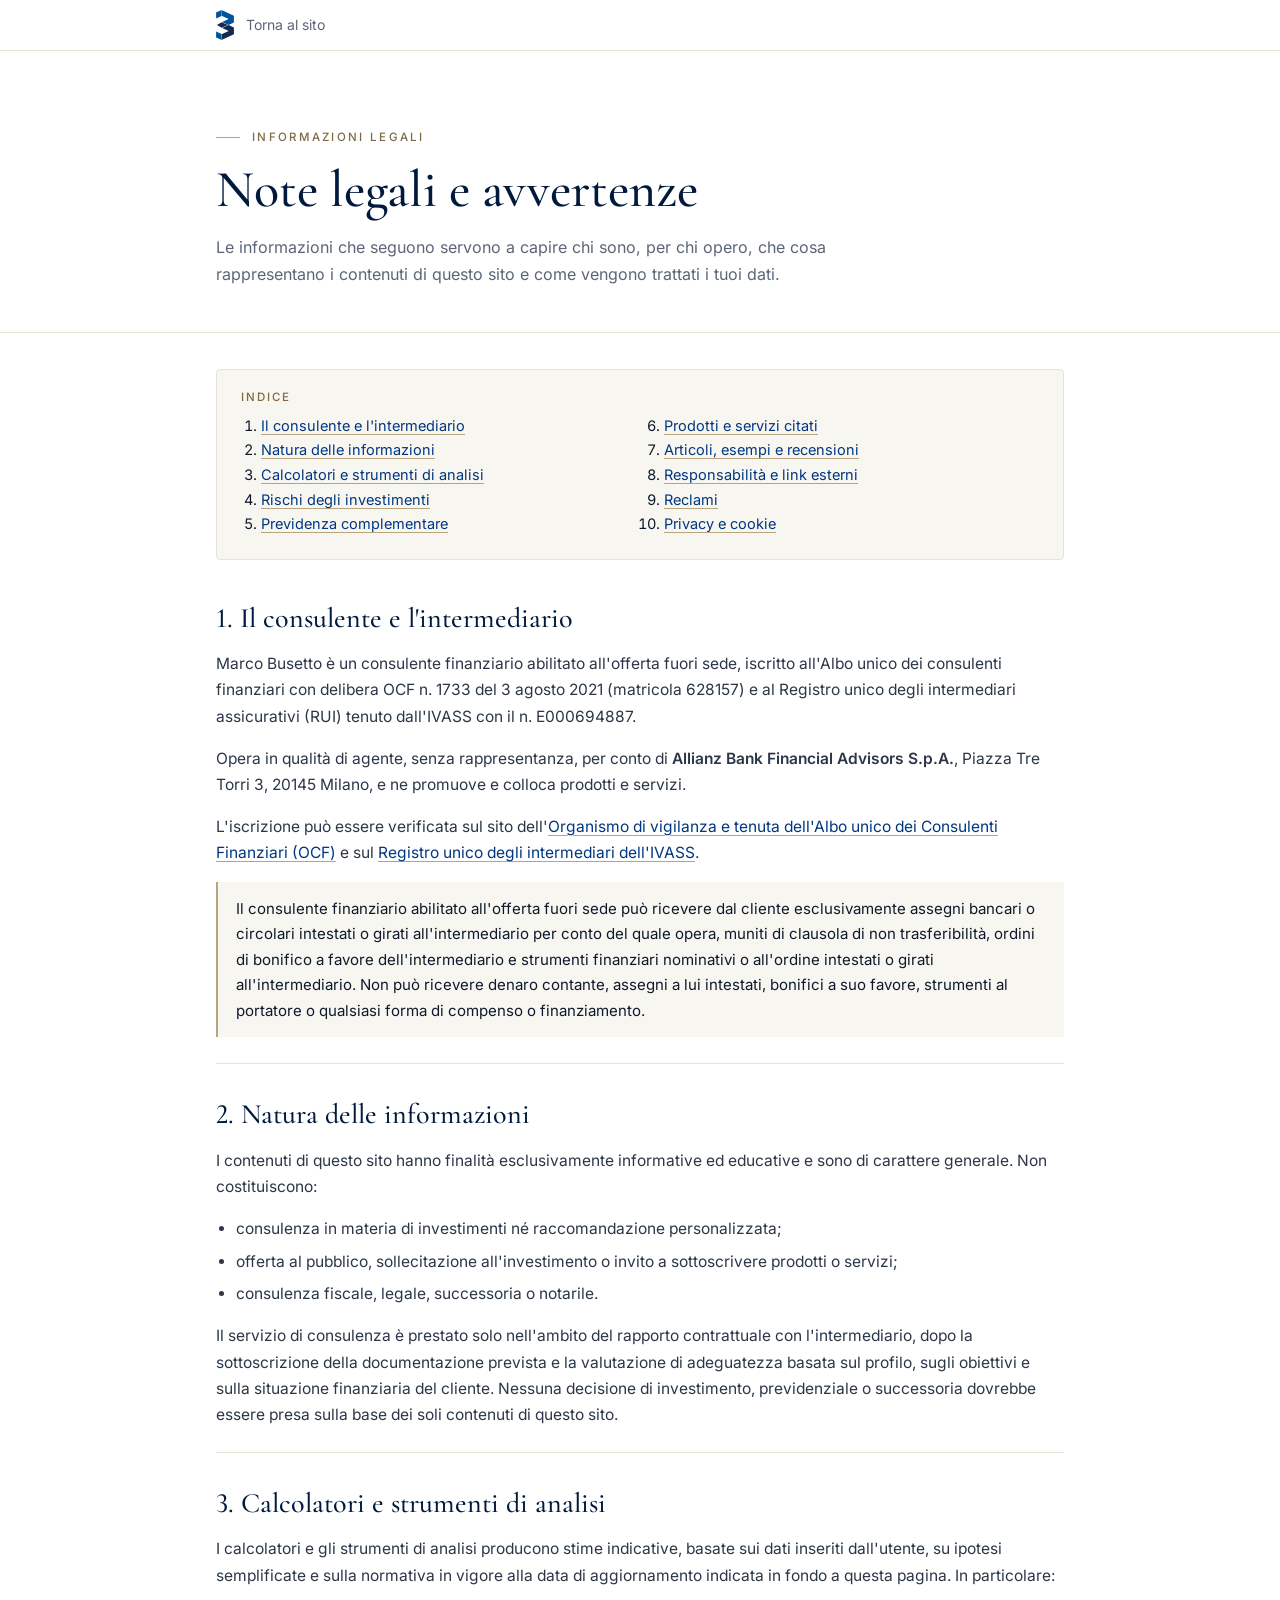
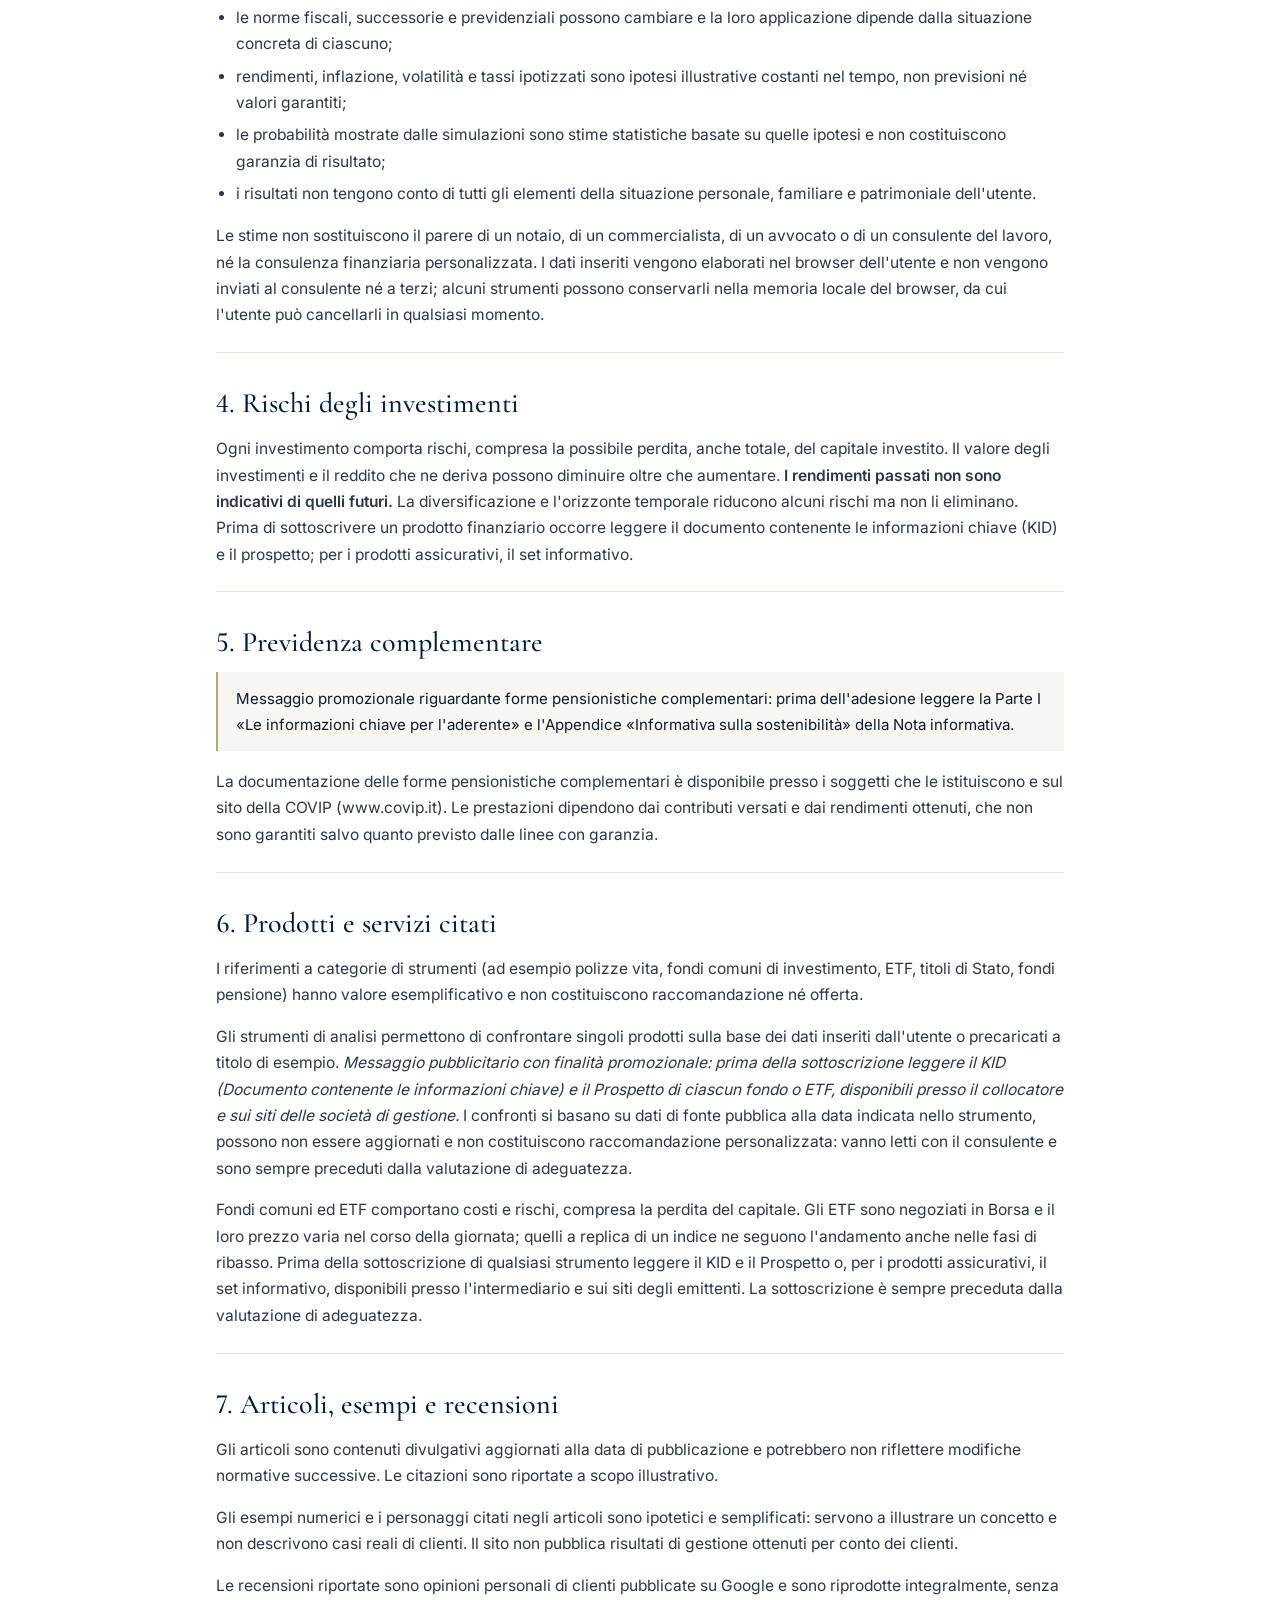
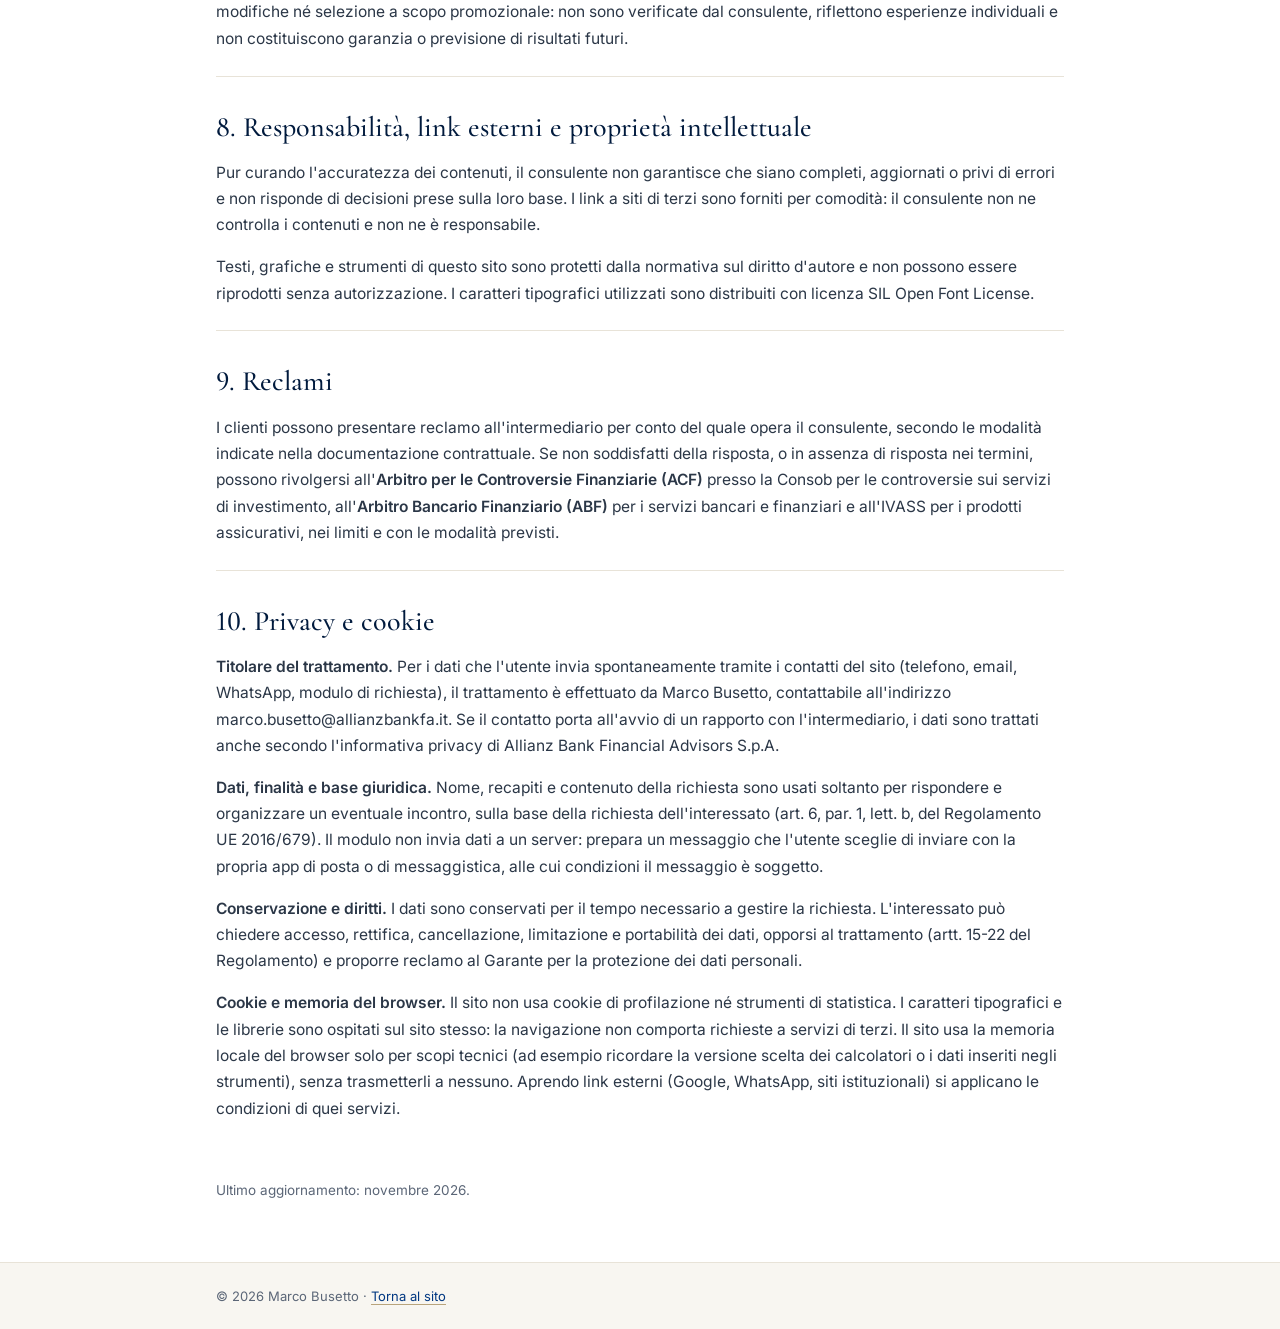
==== commit d1fc3e76: "Voce al plurale, rischi della successione, foto ritagliata e nuovo simulatore - Il sito parla al plu" ====
--- a/note-legali.html
+++ b/note-legali.html
@@ -69,7 +69,7 @@
     <li><a href="#rischi">Rischi degli investimenti</a></li>
     <li><a href="#previdenza">Previdenza complementare</a></li>
     <li><a href="#prodotti">Prodotti e servizi citati</a></li>
-    <li><a href="#contenuti">Articoli ed esempi</a></li>
+    <li><a href="#contenuti">Articoli, esempi e recensioni</a></li>
     <li><a href="#responsabilita">Responsabilità e link esterni</a></li>
     <li><a href="#reclami">Reclami</a></li>
     <li><a href="#privacy">Privacy e cookie</a></li>
@@ -119,14 +119,16 @@
 
   <section id="prodotti">
     <h2>6. Prodotti e servizi citati</h2>
-    <p>I riferimenti a categorie di strumenti (ad esempio polizze vita, fondi comuni di investimento, ETF, titoli di Stato, fondi pensione) hanno valore esemplificativo e non costituiscono raccomandazione né offerta. Il sito non presenta né confronta singoli prodotti.</p>
+    <p>I riferimenti a categorie di strumenti (ad esempio polizze vita, fondi comuni di investimento, ETF, titoli di Stato, fondi pensione) hanno valore esemplificativo e non costituiscono raccomandazione né offerta.</p>
+    <p>Gli strumenti di analisi permettono di confrontare singoli prodotti sulla base dei dati inseriti dall'utente o precaricati a titolo di esempio. <em>Messaggio pubblicitario con finalità promozionale: prima della sottoscrizione leggere il KID (Documento contenente le informazioni chiave) e il Prospetto di ciascun fondo o ETF, disponibili presso il collocatore e sui siti delle società di gestione.</em> I confronti si basano su dati di fonte pubblica alla data indicata nello strumento, possono non essere aggiornati e non costituiscono raccomandazione personalizzata: vanno letti con il consulente e sono sempre preceduti dalla valutazione di adeguatezza.</p>
     <p>Fondi comuni ed ETF comportano costi e rischi, compresa la perdita del capitale. Gli ETF sono negoziati in Borsa e il loro prezzo varia nel corso della giornata; quelli a replica di un indice ne seguono l'andamento anche nelle fasi di ribasso. Prima della sottoscrizione di qualsiasi strumento leggere il KID e il Prospetto o, per i prodotti assicurativi, il set informativo, disponibili presso l'intermediario e sui siti degli emittenti. La sottoscrizione è sempre preceduta dalla valutazione di adeguatezza.</p>
   </section>
 
   <section id="contenuti">
-    <h2>7. Articoli ed esempi</h2>
+    <h2>7. Articoli, esempi e recensioni</h2>
     <p>Gli articoli sono contenuti divulgativi aggiornati alla data di pubblicazione e potrebbero non riflettere modifiche normative successive. Le citazioni sono riportate a scopo illustrativo.</p>
-    <p>Gli esempi numerici e i personaggi citati negli articoli sono ipotetici e semplificati: servono a illustrare un concetto e non descrivono casi reali di clienti. Il sito non pubblica testimonianze, recensioni o risultati ottenuti per conto dei clienti.</p>
+    <p>Gli esempi numerici e i personaggi citati negli articoli sono ipotetici e semplificati: servono a illustrare un concetto e non descrivono casi reali di clienti. Il sito non pubblica risultati di gestione ottenuti per conto dei clienti.</p>
+    <p>Le recensioni riportate sono opinioni personali di clienti pubblicate su Google e sono riprodotte integralmente, senza modifiche né selezione a scopo promozionale: non sono verificate dal consulente, riflettono esperienze individuali e non costituiscono garanzia o previsione di risultati futuri.</p>
   </section>
 
   <section id="responsabilita">
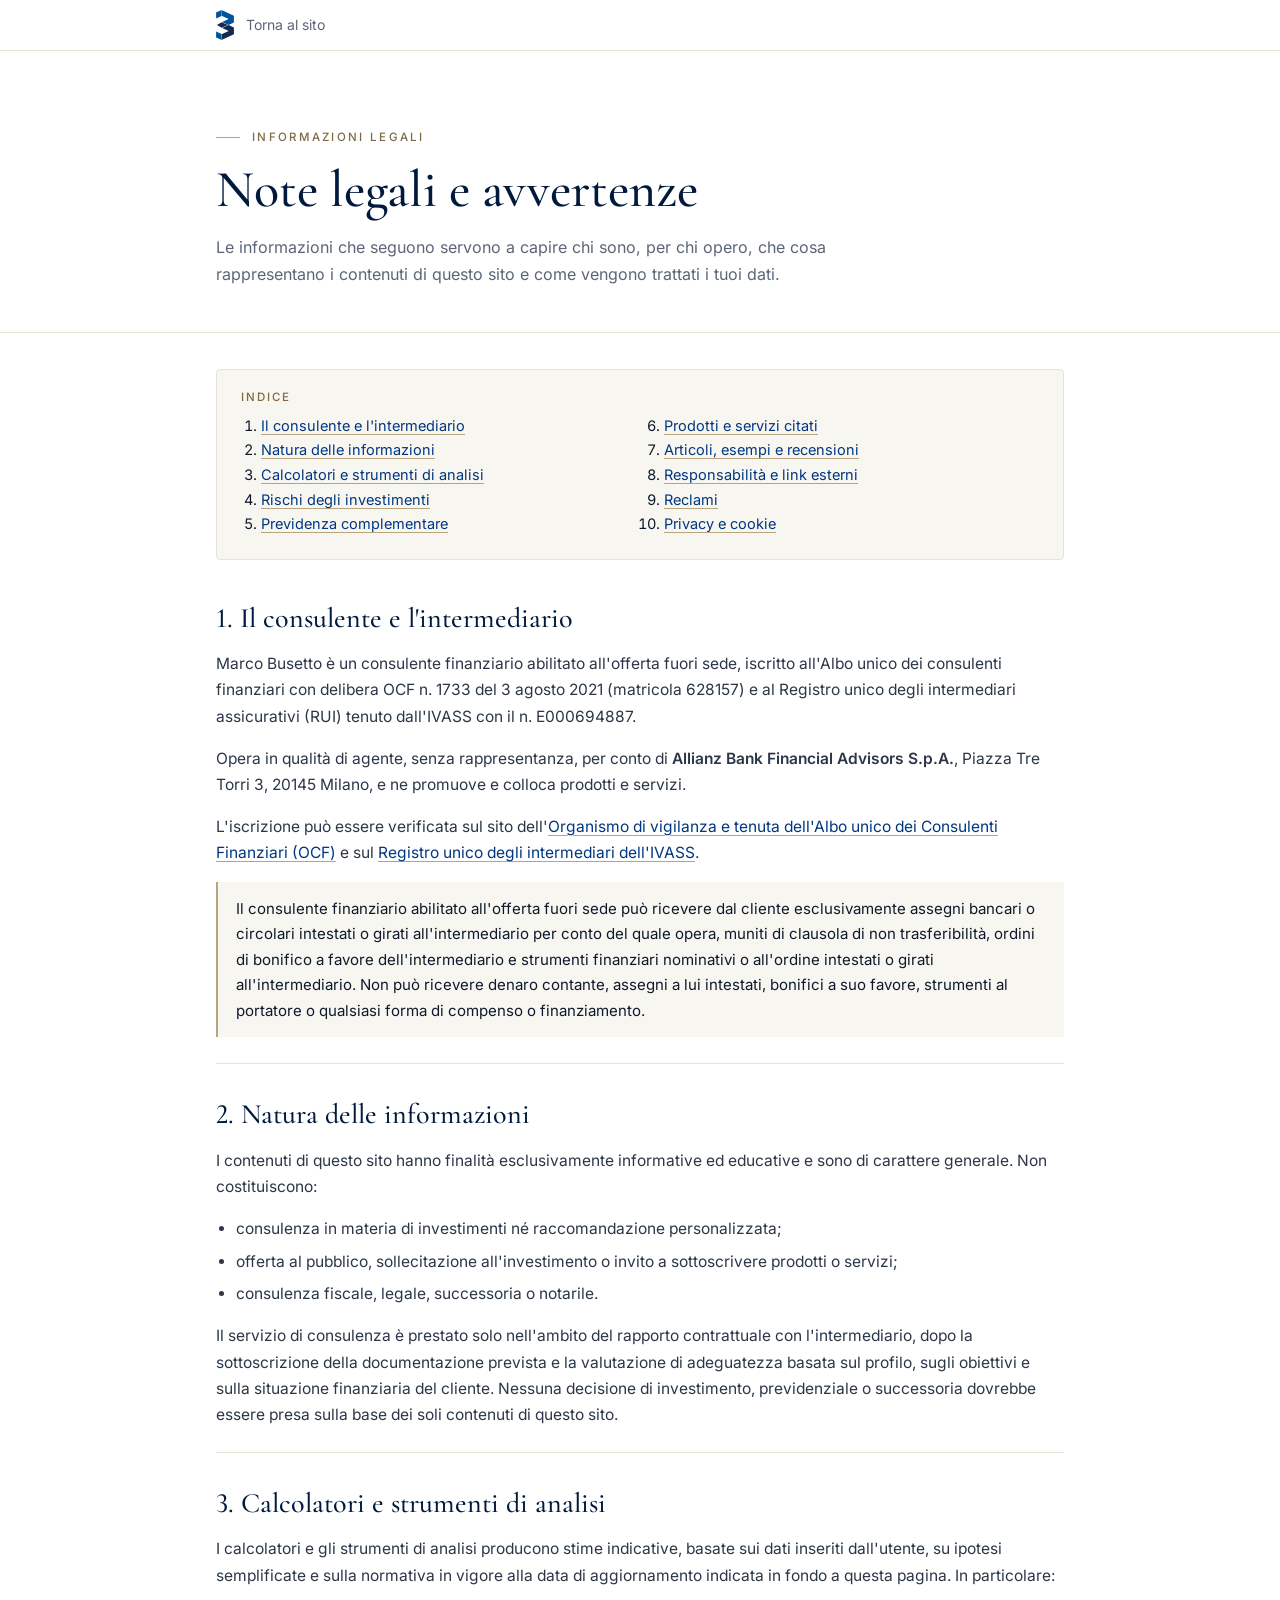
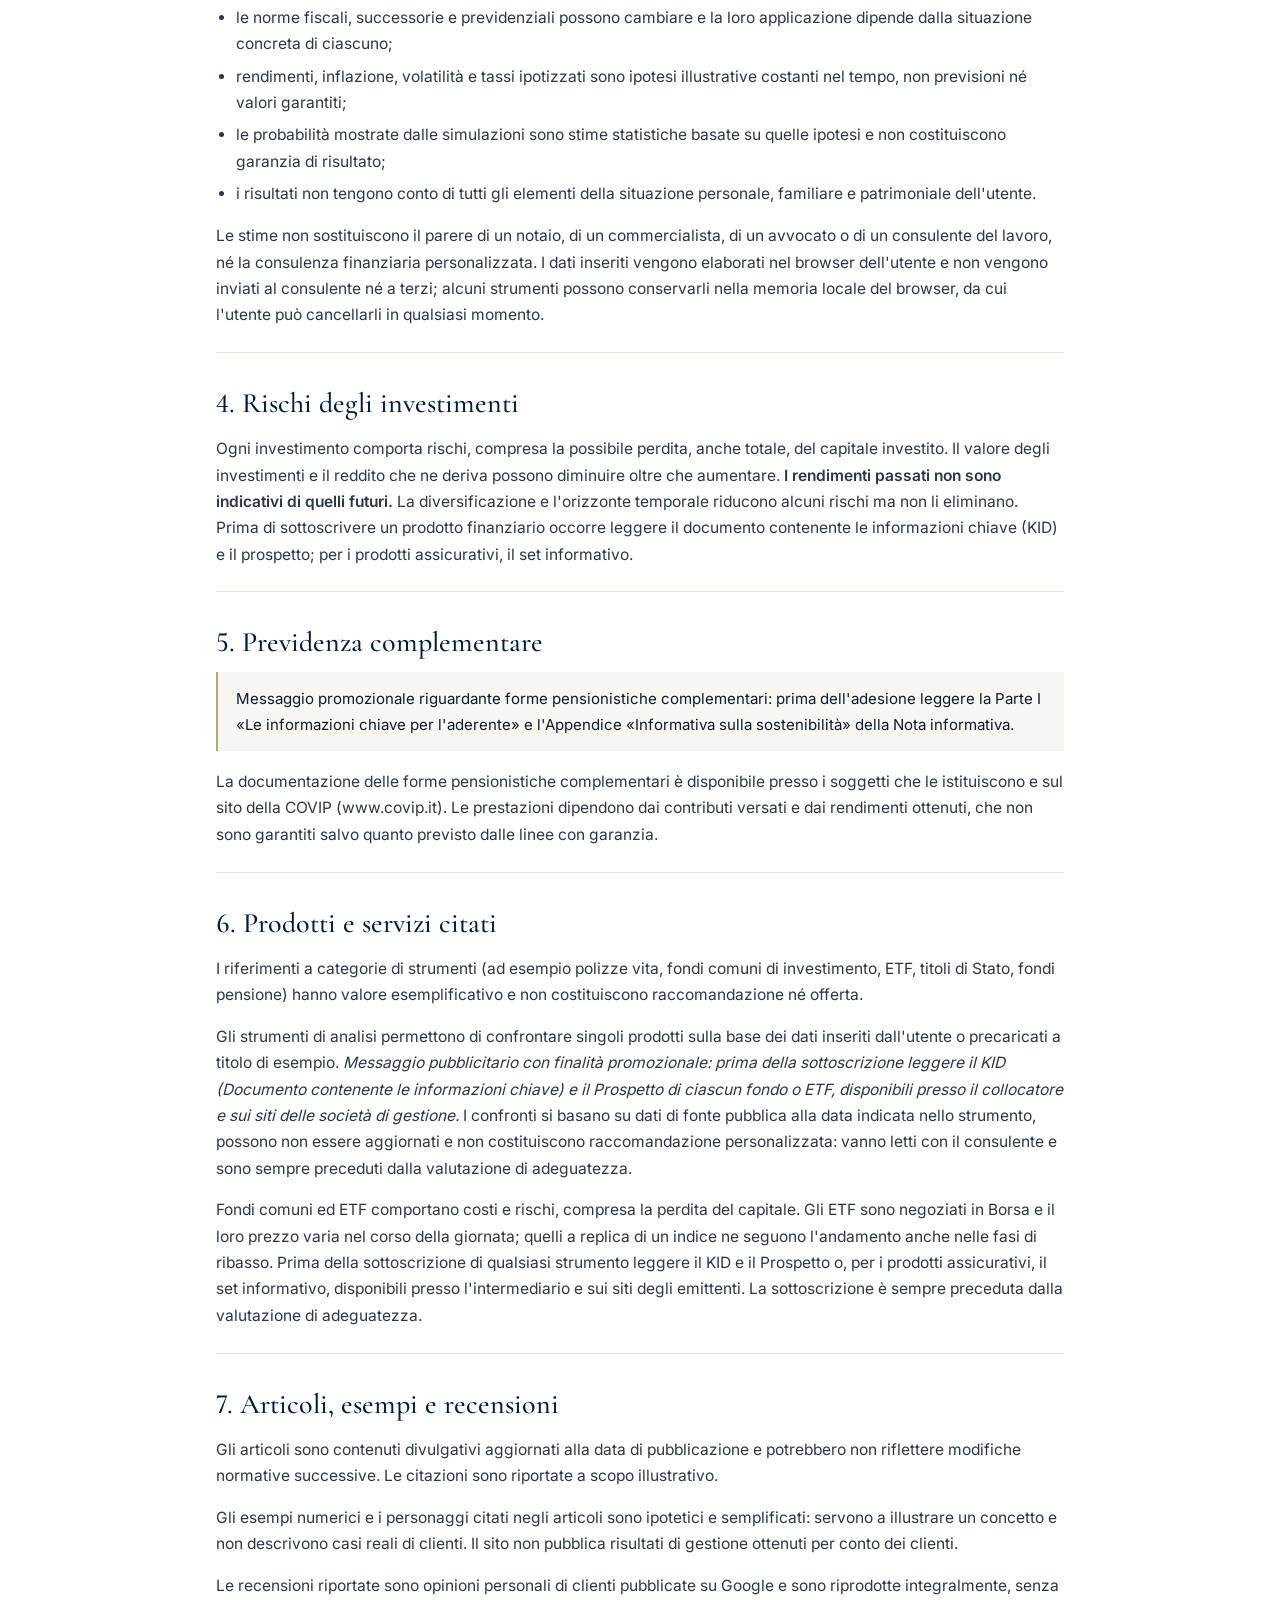
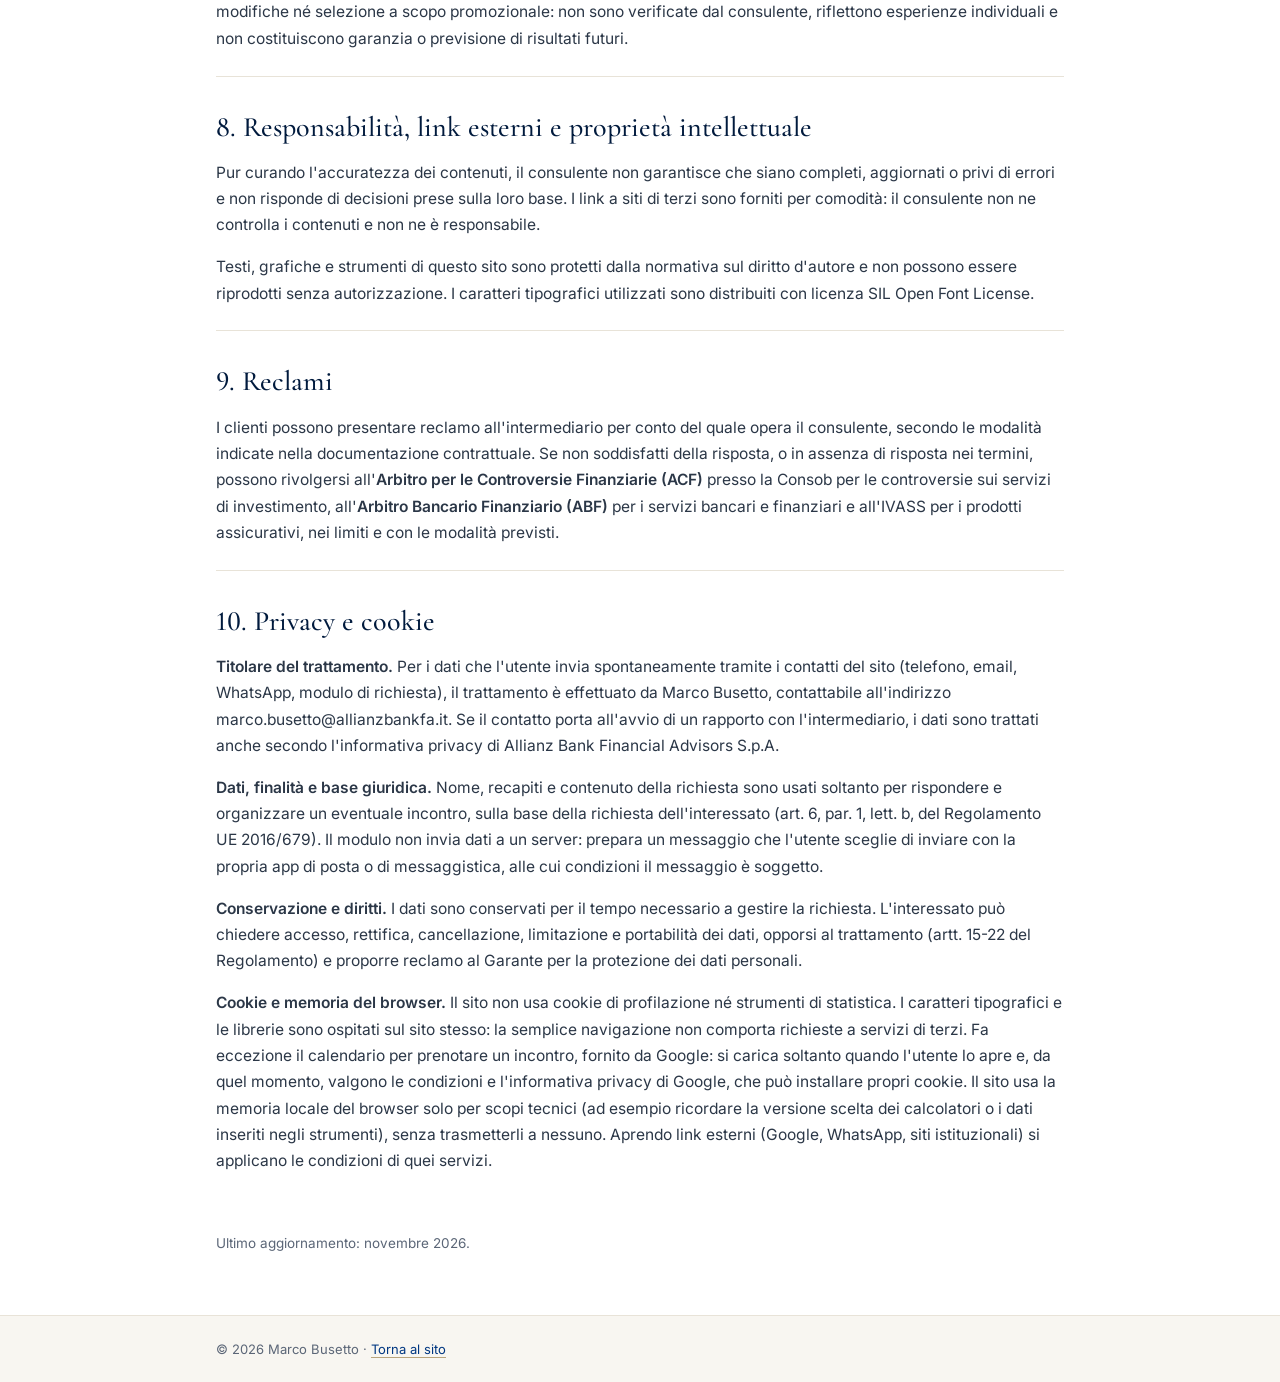
==== commit b792834f: "Prenotazione: il calendario si apre dentro il sito «Prenota un incontro» non porta più a #contatti: " ====
--- a/note-legali.html
+++ b/note-legali.html
@@ -147,7 +147,7 @@
     <p><strong>Titolare del trattamento.</strong> Per i dati che l'utente invia spontaneamente tramite i contatti del sito (telefono, email, WhatsApp, modulo di richiesta), il trattamento è effettuato da Marco Busetto, contattabile all'indirizzo marco.busetto@allianzbankfa.it. Se il contatto porta all'avvio di un rapporto con l'intermediario, i dati sono trattati anche secondo l'informativa privacy di Allianz Bank Financial Advisors S.p.A.</p>
     <p><strong>Dati, finalità e base giuridica.</strong> Nome, recapiti e contenuto della richiesta sono usati soltanto per rispondere e organizzare un eventuale incontro, sulla base della richiesta dell'interessato (art. 6, par. 1, lett. b, del Regolamento UE 2016/679). Il modulo non invia dati a un server: prepara un messaggio che l'utente sceglie di inviare con la propria app di posta o di messaggistica, alle cui condizioni il messaggio è soggetto.</p>
     <p><strong>Conservazione e diritti.</strong> I dati sono conservati per il tempo necessario a gestire la richiesta. L'interessato può chiedere accesso, rettifica, cancellazione, limitazione e portabilità dei dati, opporsi al trattamento (artt. 15-22 del Regolamento) e proporre reclamo al Garante per la protezione dei dati personali.</p>
-    <p><strong>Cookie e memoria del browser.</strong> Il sito non usa cookie di profilazione né strumenti di statistica. I caratteri tipografici e le librerie sono ospitati sul sito stesso: la navigazione non comporta richieste a servizi di terzi. Il sito usa la memoria locale del browser solo per scopi tecnici (ad esempio ricordare la versione scelta dei calcolatori o i dati inseriti negli strumenti), senza trasmetterli a nessuno. Aprendo link esterni (Google, WhatsApp, siti istituzionali) si applicano le condizioni di quei servizi.</p>
+    <p><strong>Cookie e memoria del browser.</strong> Il sito non usa cookie di profilazione né strumenti di statistica. I caratteri tipografici e le librerie sono ospitati sul sito stesso: la semplice navigazione non comporta richieste a servizi di terzi. Fa eccezione il calendario per prenotare un incontro, fornito da Google: si carica soltanto quando l'utente lo apre e, da quel momento, valgono le condizioni e l'informativa privacy di Google, che può installare propri cookie. Il sito usa la memoria locale del browser solo per scopi tecnici (ad esempio ricordare la versione scelta dei calcolatori o i dati inseriti negli strumenti), senza trasmetterli a nessuno. Aprendo link esterni (Google, WhatsApp, siti istituzionali) si applicano le condizioni di quei servizi.</p>
   </section>
 
   <p class="upd">Ultimo aggiornamento: novembre 2026.</p>
